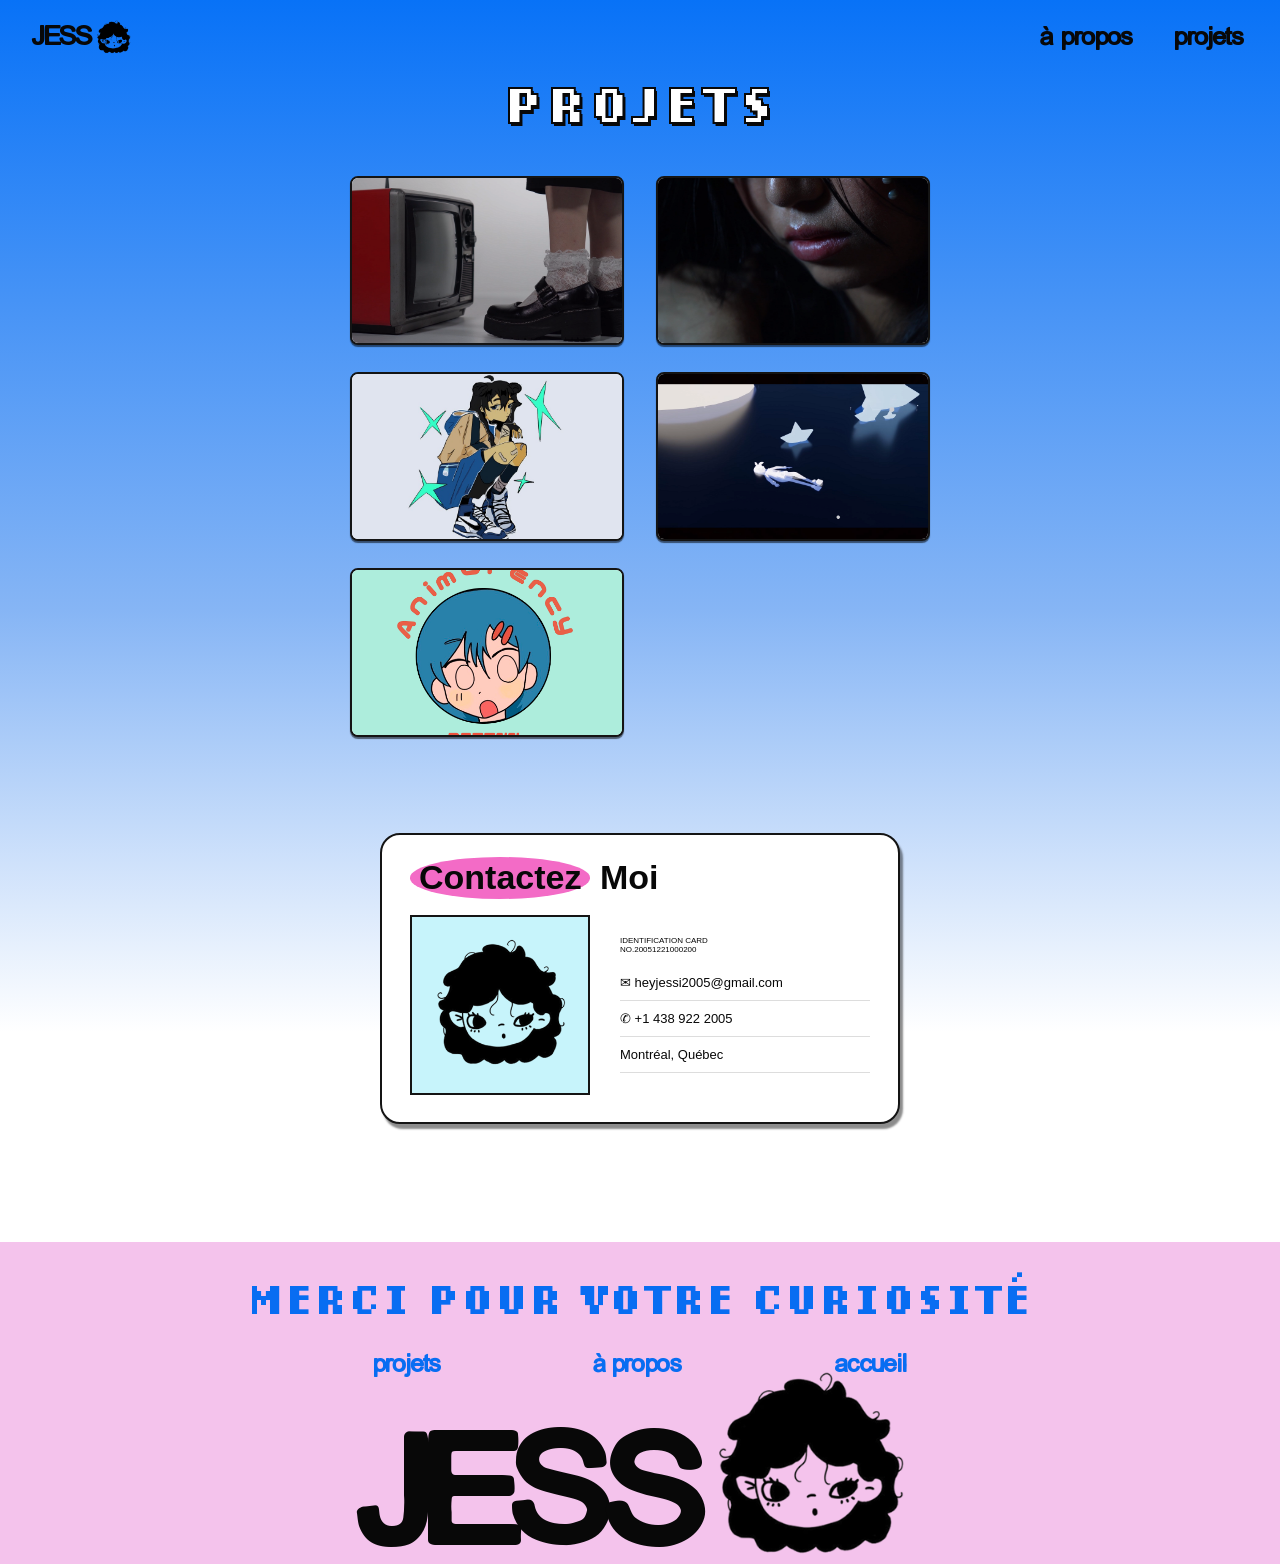
==== projets.html @ f090992d "modification au complet" ====
<!doctype html>
<html lang="fr">
  <head>
    <meta charset="utf-8" />
    <meta name="viewport" content="width=device-width, initial-scale=1" />
    <meta name="description" content="Les projets créatifs de Jessica Theoret." />
    <title>Jessica Theoret | Projets</title>
    <link rel="stylesheet" href="css/variables.css" />
    <link rel="stylesheet" href="css/base.css" />
    <link rel="stylesheet" href="css/layout.css" />
  </head>
  <body class="projects-page">
    <header class="site-header">
      <a class="brand" href="index.html" aria-label="Retour à l'accueil">
        <span>JESS</span>
        <img src="assets/image/logo webb.png" alt="Illustration de visage" />
      </a>
      <nav class="main-nav" aria-label="Navigation principale">
        <a href="index.html#about">à propos</a>
        <a href="projets.html" aria-current="page">projets</a>
      </nav>
    </header>

    <main class="projects-main">
      <h1 class="projects-title">PROJETS</h1>

      <section class="project-grid" aria-label="Galerie de projets">
        <a class="project-tile" href="#contact"><img src="assets/image/video2.png" alt="Projet vidéo avec une télévision et des chaussures" /></a>
        <a class="project-tile" href="#contact"><img src="assets/image/video1.png" alt="Projet vidéo en gros plan" /></a>
        <a class="project-tile" href="#contact"><img src="assets/image/Picture2.jpg" alt="Illustration d'un personnage aux couleurs bleues et vertes" /></a>
        <a class="project-tile" href="#contact"><img src="assets/image/animation3d.png" alt="Animation 3D de personnages flottants sous l'eau" /></a>
        <a class="project-tile" href="#contact"><img src="assets/image/logo color ver.png" alt="Projet d'identité visuelle animé" /></a>
      </section>

      <section class="contact-card" id="contact" aria-labelledby="contact-title">
        <div class="contact-card__heading"><span id="contact-title">Contactez</span> Moi</div>
        <div class="contact-card__body">
          <div class="contact-card__portrait">
            <img src="assets/image/logo webb.png" alt="Illustration de visage" />
          </div>
          <div class="contact-card__details">
            <small>IDENTIFICATION CARD<br />NO.20051221000200</small>
            <p>✉ heyjessi2005@gmail.com</p>
            <p>✆ +1 438 922 2005</p>
            <p>Montréal, Québec</p>
          </div>
        </div>
      </section>
    </main>

    <footer class="site-footer">
      <h2>MERCI POUR VOTRE CURIOSITÉ</h2>
      <nav aria-label="Navigation du pied de page">
        <a href="index.html#projects">projets</a>
        <a href="index.html#about">à propos</a>
        <a href="index.html">accueil</a>
      </nav>
      <div class="footer-mark" aria-label="JESS">
        <span>JESS</span>
        <img src="assets/image/logo webb.png" alt="Illustration de visage" />
      </div>
    </footer>
  </body>
</html>
---- css/variables.css ----
@font-face {
  font-family: "Bootzy TM";
  src: url("../assets/fonts/BootzyTM.ttf") format("truetype");
  font-display: swap;
}

@font-face {
  font-family: "BrushSci";
  src: url("../assets/fonts/BRUSHSCI.TTF") format("truetype");
  font-display: swap;
}

@font-face {
  font-family: "Fairfax Italic";
  src: url("../assets/fonts/FairfaxItalic.ttf") format("truetype");
  font-style: italic;
  font-display: swap;
}

@font-face {
  font-family: "LoRes9 Narrow";
  src: url("../assets/fonts/LoRes9OTNarrow-Bold.ttf") format("truetype");
  font-weight: 700;
  font-display: swap;
}

:root {
  --ink: #080808;
  --paper: #ffffff;
  --white: #ffffff;
  --pink: #f36bc6;
  --pink-dark: #e84cb7;
  --blue: #086df2;
  --green: #c5ef86;
  --line: #141414;
  --display: "Bootzy TM", Impact, sans-serif;
  --pixel: "LoRes9 Narrow", "Bootzy TM", Impact, sans-serif;
  --editorial: "Fairfax Italic", Georgia, serif;
  --expressive: "BrushSci", "Arial Black", sans-serif;
  --body: Calibri, "Trebuchet MS", sans-serif;
}
---- css/base.css ----
* {
  box-sizing: border-box;
}

html {
  scroll-behavior: smooth;
}

body {
  margin: 0;
  color: var(--ink);
  background: linear-gradient(180deg, #0872f7 0, #99bff7 30%, #ffffff 55%);
  font-family: var(--body);
  overflow-x: hidden;
}

a {
  color: inherit;
  text-decoration: none;
}

img {
  display: block;
  max-width: 100%;
}

.site-header {
  position: absolute;
  z-index: 2;
  top: 19px;
  left: 34px;
  right: 37px;
  display: flex;
  align-items: center;
  justify-content: space-between;
}

.brand,
.main-nav {
  display: flex;
  align-items: center;
}

.brand {
  font-family: var(--display);
  font-size: 31px;
  line-height: 1;
}

.brand img {
  width: 37px;
  height: 37px;
  object-fit: contain;
  margin-left: 3px;
}

.main-nav {
  gap: 42px;
  font-family: var(--display);
  font-size: 29px;
}

.main-nav a:hover {
  color: var(--pink-dark);
}
---- css/layout.css ----
.hero {
  min-height: 735px;
  display: grid;
  place-items: center;
  padding: 110px 24px 70px;
}

.window {
  position: relative;
  border: 3px solid var(--line);
  background: var(--white);
  box-shadow: 4px 10px 4px rgba(0, 0, 0, 0.45);
}

.window--hero {
  width: min(802px, 100%);
  min-height: 399px;
  display: flex;
  flex-direction: column;
  align-items: center;
  justify-content: center;
  padding: 47px 14px 54px;
}

.window-control {
  position: absolute;
  top: 7px;
  left: 8px;
  display: grid;
  width: 15px;
  height: 15px;
  place-items: center;
  border: 2px solid var(--line);
  border-radius: 50%;
  font:
    700 14px/12px Arial,
    sans-serif;
}

.window-control--right {
  right: 8px;
  left: auto;
}

.window-control--bottom {
  top: auto;
  bottom: 7px;
}

.year {
  margin: 0 0 9px;
  font-family: var(--pixel);
  font-size: 43px;
  line-height: 0.9;
  letter-spacing: 2px;
}

.window--hero h1 {
  width: min(100%, 740px);
  margin: 0;
}

.window--hero h1 img {
  width: 100%;
  height: auto;
}

.hero-name {
  width: 100%;
  margin: 37px 0 0;
  padding: 6px 10px 3px;
  background: var(--green);
  color: var(--blue);
  text-align: center;
  font: 34px/1 var(--pixel);
  letter-spacing: 1px;
}

.about {
  position: relative;
  min-height: 780px;
  padding: 92px 5vw 100px;
  isolation: isolate;
}

.about-backdrop {
  position: absolute;
  z-index: -1;
  inset: 70px 0 0;
  background: url("../assets/image/folder.png") center top / cover no-repeat;
  border-radius: 34px 0 0 0;
  transform: rotate(-2deg) translateY(12px);
}

.about-title-wrap {
  position: relative;
  width: min(100%, 720px);
  margin: -54px auto 66px 44%;
  text-align: center;
  transform: rotate(4deg);
}

.about-title-wrap h2 {
  margin: 0;
}

.about-title-wrap h2 img {
  width: 100%;
  height: auto;
}

.about-content {
  display: grid;
  grid-template-columns: minmax(240px, 0.7fr) minmax(0, 1fr);
  align-items: center;
  justify-content: center;
  gap: clamp(28px, 4vw, 62px);
}

.portrait-frame {
  position: relative;
  margin: 0;
  padding: 10px;
  border: 2px solid var(--line);
  background: var(--white);
  transform: rotate(-7deg);
}

.portrait-frame > img:first-child {
  width: 100%;
  aspect-ratio: 0.74;
  object-fit: cover;
}

.flower {
  position: absolute;
  right: -28px;
  bottom: -22px;
  width: 91px;
}

.about-card {
  border: 2px solid var(--line);
  background: var(--white);
}

.about-card h3,
.about-card p,
.facts {
  margin-left: 23px;
  margin-right: 23px;
}

.about-card h3 {
  margin-top: 29px;
  margin-bottom: 12px;
  font: 43px/1 var(--pixel);
}

.about-card > p,
.facts p {
  font-size: 17px;
  line-height: 1.3;
}

.facts {
  display: grid;
  grid-template-columns: 1fr 1fr;
  gap: 36px;
  margin-top: 27px;
}

.facts h4 {
  margin: 0;
  font: 27px/1 var(--pixel);
}

.facts p {
  margin-top: 15px;
}

.tools {
  display: flex;
  align-items: center;
  gap: 18px;
  min-height: 77px;
  margin-top: 28px;
  padding: 12px 21px;
  border-top: 2px solid var(--line);
  background: var(--blue);
}

.tools img {
  width: 48px;
  height: 48px;
  object-fit: contain;
}

@media (max-width: 700px) {
  .site-header {
    left: 18px;
    right: 18px;
  }

  .main-nav {
    gap: 15px;
    font-size: 21px;
  }

  .brand {
    font-size: 24px;
  }

  .brand img {
    width: 29px;
    height: 29px;
  }

  .hero {
    min-height: 610px;
    padding-inline: 13px;
  }

  .window--hero {
    min-height: 315px;
    padding-top: 37px;
  }

  .year {
    font-size: 31px;
  }

  .window--hero h1 {
    width: min(100%, 740px);
  }

  .hero-name {
    margin-top: 29px;
    font-size: clamp(23px, 7vw, 34px);
  }

  .about {
    padding: 75px 28px 70px;
  }

  .about-title-wrap {
    margin: -35px auto 58px;
  }

  .about-title-wrap h2 {
    width: 100%;
  }

  .about-content {
    grid-template-columns: 1fr;
    gap: 57px;
  }

  .portrait-frame {
    width: min(310px, 84%);
    margin: 0 auto;
  }

  .tools {
    flex-wrap: wrap;
    gap: 10px;
  }
}

.projects-page {
  min-height: 100vh;
  background: linear-gradient(180deg, #0872f7 0, #86b5f5 39%, #ffffff 66%);
}

.projects-section {
  background: linear-gradient(180deg, #0872f7 0, #86b5f5 39%, #ffffff 66%);
}

.projects-main {
  width: min(100% - 32px, 580px);
  margin: 0 auto;
  padding: 78px 0 118px;
}

.projects-title {
  margin: 0 0 47px;
  color: var(--white);
  text-align: center;
  font: 51px/1 var(--pixel);
  letter-spacing: 3px;
  -webkit-text-stroke: 2px var(--ink);
  text-shadow: 2px 3px var(--ink);
}

.project-grid {
  display: grid;
  grid-template-columns: repeat(2, minmax(0, 1fr));
  gap: 27px 32px;
}

.project-tile {
  display: block;
  aspect-ratio: 1.62;
  overflow: hidden;
  border: 2px solid var(--line);
  border-radius: 8px;
  background: var(--white);
  box-shadow: 0 2px 1px rgba(0, 0, 0, 0.55);
  transition:
    transform 0.18s ease,
    box-shadow 0.18s ease;
}

.project-tile:hover {
  transform: translateY(-4px) rotate(-1deg);
  box-shadow: 0 6px 2px rgba(0, 0, 0, 0.4);
}

.project-tile img {
  width: 100%;
  height: 100%;
  object-fit: cover;
}

.contact-card {
  width: min(520px, 94%);
  margin: 96px auto 0;
  padding: 22px 28px 27px;
  border: 2px solid var(--line);
  border-radius: 20px;
  background: var(--white);
  box-shadow: 3px 5px 2px rgba(0, 0, 0, 0.45);
}

.contact-card__heading {
  margin-bottom: 16px;
  font: 34px/1.1 var(--body);
  font-weight: 700;
}

.contact-card__heading span {
  display: inline-block;
  padding: 2px 9px;
  border-radius: 50%;
  background: var(--pink);
}

.contact-card__body {
  display: grid;
  grid-template-columns: 180px 1fr;
  gap: 30px;
  align-items: center;
}

.contact-card__portrait {
  display: grid;
  width: 180px;
  height: 180px;
  place-items: center;
  border: 2px solid var(--line);
  background: #c7f4fb;
}

.contact-card__portrait img {
  width: 142px;
  height: 142px;
  object-fit: contain;
}

.contact-card__details small {
  display: block;
  margin-bottom: 11px;
  font:
    8px/1.15 Arial,
    sans-serif;
}

.contact-card__details p {
  margin: 0;
  padding: 10px 0;
  border-bottom: 1px solid #ddd;
  font-size: 13px;
}

.site-footer {
  position: relative;
  overflow: hidden;
  min-height: 320px;
  padding: 36px 4vw 0;
  background: #f4c3ec;
  color: var(--blue);
  text-align: center;
}

.site-footer h2 {
  margin: 0;
  font: clamp(24px, 3.2vw, 46px)/1 var(--pixel);
  letter-spacing: 2px;
}

.site-footer nav {
  display: flex;
  justify-content: center;
  gap: clamp(55px, 12vw, 170px);
  margin-top: 32px;
  font: clamp(21px, 2.2vw, 32px)/1 var(--display);
}

.site-footer nav a:hover {
  color: var(--ink);
}

.footer-mark {
  display: flex;
  align-items: flex-end;
  justify-content: center;
  height: 155px;
  margin-top: 30px;
  color: var(--ink);
  white-space: nowrap;
}

.footer-mark span {
  font: clamp(125px, 14vw, 240px)/0.7 var(--display);
  letter-spacing: 0;
}

.footer-mark img {
  width: clamp(135px, 16vw, 270px);
  max-width: none;
  height: clamp(140px, 17vw, 285px);
  object-fit: contain;
  object-position: bottom left;
  margin-left: 5px;
}

@media (max-width: 700px) {
  .projects-main {
    padding-top: 73px;
  }

  .projects-title {
    font-size: 43px;
  }

  .project-grid {
    gap: 16px 14px;
  }

  .contact-card {
    margin-top: 70px;
    width: min(94%, 420px);
    padding: 18px 20px 22px;
  }

  .contact-card__heading {
    font-size: 29px;
  }

  .contact-card__body {
    grid-template-columns: 130px 1fr;
    gap: 18px;
  }

  .contact-card__portrait {
    width: 130px;
    height: 130px;
  }

  .contact-card__portrait img {
    width: 103px;
    height: 103px;
  }

  .site-footer {
    min-height: 260px;
    padding-top: 30px;
  }

  .site-footer nav {
    gap: 13px;
    margin-top: 25px;
  }

  .footer-mark {
    height: 120px;
    margin-top: 25px;
  }

  .footer-mark span {
    letter-spacing: 0;
  }
}
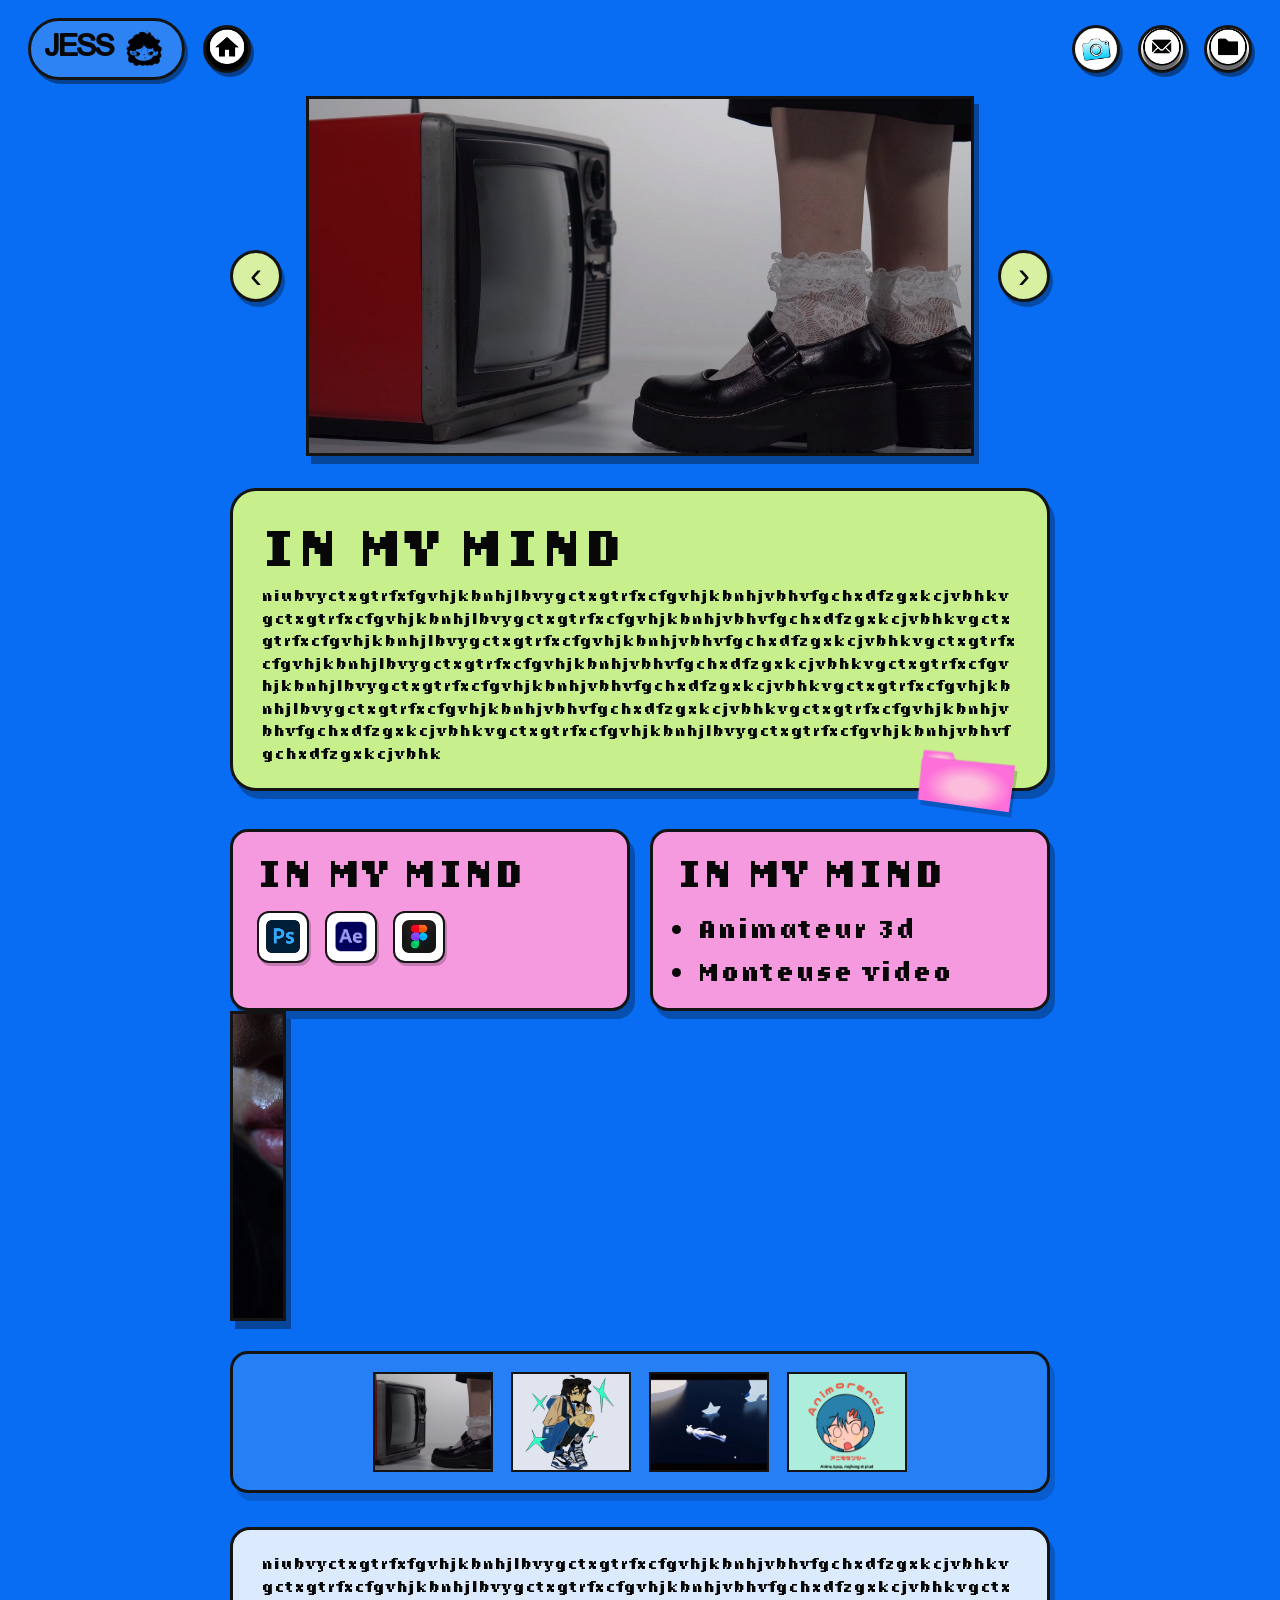
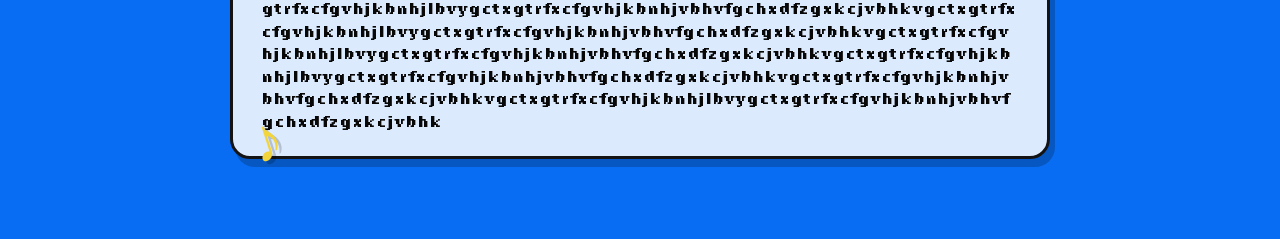
==== commit 62afae49: "modification projets et main" ====
--- a/projets.html
+++ b/projets.html
@@ -11,54 +11,96 @@
   </head>
   <body class="projects-page">
     <header class="site-header">
-      <a class="brand" href="index.html" aria-label="Retour à l'accueil">
-        <span>JESS</span>
-        <img src="assets/image/logo webb.png" alt="Illustration de visage" />
-      </a>
-      <nav class="main-nav" aria-label="Navigation principale">
-        <a href="index.html#about">à propos</a>
-        <a href="projets.html" aria-current="page">projets</a>
-      </nav>
+      <div class="brand-group">
+        <a class="brand" href="index.html" aria-label="Retour à l'accueil">
+          <span>JESS</span>
+          <img src="assets/image/logo webb.png" alt="Illustration de visage" />
+        </a>
+        <a class="brand-home" href="index.html#top" aria-label="Accueil">
+          <img src="assets/icone/acceuil icon.png" alt="Accueil" />
+        </a>
+      </div>
+
+      <div class="header-actions" aria-label="Navigation rapide">
+        <a class="header-action" href="#projects" aria-label="Instagram">
+          <img src="assets/icone/camera 1.png" alt="Instagram" />
+        </a>
+        <a class="header-action" href="#contact" aria-label="Email">
+          <img src="assets/icone/contact icon.png" alt="Email" />
+        </a>
+        <a class="header-action" href="#projects" aria-label="Projets">
+          <img src="assets/icone/projets icon.png" alt="Projets" />
+        </a>
+      </div>
     </header>
 
-    <main class="projects-main">
-      <h1 class="projects-title">PROJETS</h1>
+    <main class="projects-showcase" id="projects">
+      <section class="feature-frame" aria-label="Projet principal">
+        <button class="slider-button slider-button--left" type="button" aria-label="Projet précédent">‹</button>
 
-      <section class="project-grid" aria-label="Galerie de projets">
-        <a class="project-tile" href="#contact"><img src="assets/image/video2.png" alt="Projet vidéo avec une télévision et des chaussures" /></a>
-        <a class="project-tile" href="#contact"><img src="assets/image/video1.png" alt="Projet vidéo en gros plan" /></a>
-        <a class="project-tile" href="#contact"><img src="assets/image/Picture2.jpg" alt="Illustration d'un personnage aux couleurs bleues et vertes" /></a>
-        <a class="project-tile" href="#contact"><img src="assets/image/animation3d.png" alt="Animation 3D de personnages flottants sous l'eau" /></a>
-        <a class="project-tile" href="#contact"><img src="assets/image/logo color ver.png" alt="Projet d'identité visuelle animé" /></a>
+        <div class="feature-media">
+          <img src="assets/image/video2.png" alt="Projet vidéo avec une télévision et des chaussures" />
+        </div>
+
+        <button class="slider-button slider-button--right" type="button" aria-label="Projet suivant">›</button>
       </section>
 
-      <section class="contact-card" id="contact" aria-labelledby="contact-title">
-        <div class="contact-card__heading"><span id="contact-title">Contactez</span> Moi</div>
-        <div class="contact-card__body">
-          <div class="contact-card__portrait">
-            <img src="assets/image/logo webb.png" alt="Illustration de visage" />
-          </div>
-          <div class="contact-card__details">
-            <small>IDENTIFICATION CARD<br />NO.20051221000200</small>
-            <p>✉ heyjessi2005@gmail.com</p>
-            <p>✆ +1 438 922 2005</p>
-            <p>Montréal, Québec</p>
-          </div>
+      <section class="feature-quote" aria-label="Texte de présentation">
+        <h2>IN MY MIND</h2>
+        <p>
+          [base64]
+        </p>
+        <div class="folder-badge">
+          <img src="assets/image/folder.png" alt="Dossier de projet" />
         </div>
       </section>
+
+      <section class="skills-row" aria-label="Compétences et outils">
+        <article class="info-card info-card--pink">
+          <h3>IN MY MIND</h3>
+          <div class="software-strip">
+            <span class="software-icon"><img src="assets/icone/photoshop.png" alt="Photoshop" /></span>
+            <span class="software-icon"><img src="assets/icone/After Effect.png" alt="After Effects" /></span>
+            <span class="software-icon"><img src="assets/icone/Figma.png" alt="Figma" /></span>
+          </div>
+        </article>
+
+        <article class="info-card info-card--pink info-card--list">
+          <h3>IN MY MIND</h3>
+          <ul>
+            <li>Animateur 3d</li>
+            <li>Monteuse video</li>
+          </ul>
+        </article>
+      </section>
+
+      <section class="feature-frame feature-frame--lower" aria-label="Deuxième projet">
+        <div class="feature-media feature-media--dark">
+          <img src="assets/image/video1.png" alt="Deuxième projet vidéo" />
+        </div>
+      </section>
+
+      <section class="thumb-strip" aria-label="Miniatures de projets">
+        <article class="thumb-card">
+          <img src="assets/image/video2.png" alt="Miniature de projet 1" />
+        </article>
+        <article class="thumb-card">
+          <img src="assets/image/Picture2.jpg" alt="Miniature de projet 2" />
+        </article>
+        <article class="thumb-card">
+          <img src="assets/image/animation3d.png" alt="Miniature de projet 3" />
+        </article>
+        <article class="thumb-card">
+          <img src="assets/image/logo color ver.png" alt="Miniature de projet 4" />
+        </article>
+      </section>
+
+      <section class="bottom-note" aria-label="Texte secondaire">
+        <p>
+          [base64]
+        </p>
+        <div class="music-note" aria-hidden="true">♪</div>
+      </section>
     </main>
-
-    <footer class="site-footer">
-      <h2>MERCI POUR VOTRE CURIOSITÉ</h2>
-      <nav aria-label="Navigation du pied de page">
-        <a href="index.html#projects">projets</a>
-        <a href="index.html#about">à propos</a>
-        <a href="index.html">accueil</a>
-      </nav>
-      <div class="footer-mark" aria-label="JESS">
-        <span>JESS</span>
-        <img src="assets/image/logo webb.png" alt="Illustration de visage" />
-      </div>
-    </footer>
   </body>
 </html>
--- a/css/base.css
+++ b/css/base.css
@@ -27,39 +27,78 @@
 .site-header {
   position: absolute;
   z-index: 2;
-  top: 19px;
-  left: 34px;
-  right: 37px;
+  top: 18px;
+  left: 0;
+  right: 0;
   display: flex;
   align-items: center;
   justify-content: space-between;
+  gap: 20px;
+  padding: 0 28px;
 }
 
-.brand,
-.main-nav {
+.brand-group,
+.header-actions {
   display: flex;
   align-items: center;
 }
 
+.brand-group {
+  gap: 18px;
+}
+
 .brand {
+  display: inline-flex;
+  align-items: center;
+  padding: 8px 18px 8px 16px;
+  border: 3px solid var(--line);
+  border-radius: 999px;
+  background: rgba(255, 255, 255, 0.15);
+  box-shadow: 3px 4px 0 rgba(0, 0, 0, 0.4);
   font-family: var(--display);
-  font-size: 31px;
+  font-size: clamp(32px, 2.7vw, 54px);
   line-height: 1;
 }
 
-.brand img {
-  width: 37px;
-  height: 37px;
-  object-fit: contain;
-  margin-left: 3px;
+.brand span {
+  display: inline-block;
+  transform: translateY(-1px);
 }
 
-.main-nav {
-  gap: 42px;
-  font-family: var(--display);
-  font-size: 29px;
+.brand img {
+  width: 40px;
+  height: 40px;
+  object-fit: contain;
+  margin-left: 10px;
 }
 
-.main-nav a:hover {
-  color: var(--pink-dark);
+.brand-home,
+.header-action {
+  display: grid;
+  place-items: center;
+  width: 48px;
+  height: 48px;
+  border: 3px solid var(--line);
+  border-radius: 50%;
+  background: #ffffff;
+  color: var(--ink);
+  box-shadow: 3px 4px 0 rgba(0, 0, 0, 0.42);
+  font-size: 24px;
+  line-height: 1;
 }
+
+.brand-home {
+  background: #000000;
+  color: #ffffff;
+  font-size: 24px;
+}
+
+.header-actions {
+  gap: 18px;
+}
+
+.header-action:hover,
+.brand:hover,
+.brand-home:hover {
+  transform: translateY(-1px);
+}
--- a/css/layout.css
+++ b/css/layout.css
@@ -2,7 +2,7 @@
   min-height: 735px;
   display: grid;
   place-items: center;
-  padding: 110px 24px 70px;
+  padding: 250px 24px 300px;
 }
 
 .window {
@@ -89,7 +89,7 @@
   inset: 70px 0 0;
   background: url("../assets/image/folder.png") center top / cover no-repeat;
   border-radius: 34px 0 0 0;
-  transform: rotate(-2deg) translateY(12px);
+  transform: none;
 }
 
 .about-title-wrap {
@@ -119,7 +119,8 @@
 
 .portrait-frame {
   position: relative;
-  margin: 0;
+  width: min(480px, 80%);
+  margin: 0 auto;
   padding: 10px;
   border: 2px solid var(--line);
   background: var(--white);
@@ -196,10 +197,47 @@
   object-fit: contain;
 }
 
-@media (max-width: 700px) {
+@media (max-width: 920px) {
   .site-header {
     left: 18px;
     right: 18px;
+    top: 13px;
+  }
+
+  .main-nav {
+    gap: 20px;
+    font-size: 24px;
+  }
+
+  .about-content {
+    grid-template-columns: 1fr;
+    gap: 52px;
+  }
+
+  .about-title-wrap {
+    margin: -40px auto 48px;
+  }
+
+  .portrait-frame {
+    width: min(360px, 82%);
+    margin: 0 auto;
+  }
+}
+
+@media (max-width: 700px) {
+  .site-header {
+    position: static;
+    display: flex;
+    flex-wrap: wrap;
+    justify-content: center;
+    gap: 10px 20px;
+    padding: 18px 18px 0;
+  }
+
+  .brand,
+  .main-nav {
+    width: 100%;
+    justify-content: center;
   }
 
   .main-nav {
@@ -219,6 +257,7 @@
   .hero {
     min-height: 610px;
     padding-inline: 13px;
+    padding-top: 36px;
   }
 
   .window--hero {
@@ -244,16 +283,13 @@
   }
 
   .about-title-wrap {
+    width: min(100%, 480px);
     margin: -35px auto 58px;
+    transform: rotate(0deg);
   }
 
   .about-title-wrap h2 {
     width: 100%;
-  }
-
-  .about-content {
-    grid-template-columns: 1fr;
-    gap: 57px;
   }
 
   .portrait-frame {
@@ -261,233 +297,344 @@
     margin: 0 auto;
   }
 
+  .about-card h3,
+  .about-card p,
+  .facts {
+    margin-left: 18px;
+    margin-right: 18px;
+  }
+
+  .facts {
+    grid-template-columns: 1fr;
+    gap: 16px;
+  }
+
   .tools {
     flex-wrap: wrap;
+    justify-content: center;
     gap: 10px;
+  }
+}
+
+@media (max-width: 560px) {
+  .projects-main {
+    width: min(100% - 18px, 420px);
+    padding-top: 55px;
+  }
+
+  .projects-title {
+    font-size: clamp(32px, 10vw, 43px);
+    margin-bottom: 30px;
+  }
+
+  .project-grid {
+    grid-template-columns: 1fr;
+    gap: 16px;
+  }
+
+  .contact-card {
+    margin-top: 64px;
+    width: min(100%, 360px);
+    padding: 18px 18px 20px;
+  }
+
+  .contact-card__heading {
+    font-size: 26px;
+    text-align: center;
+  }
+
+  .contact-card__body {
+    grid-template-columns: 1fr;
+    gap: 18px;
+    text-align: center;
+  }
+
+  .contact-card__portrait {
+    width: 140px;
+    height: 140px;
+    margin: 0 auto;
+  }
+
+  .contact-card__portrait img {
+    width: 108px;
+    height: 108px;
+  }
+
+  .site-footer nav {
+    flex-wrap: wrap;
+    gap: 12px 18px;
+  }
+
+  .footer-mark {
+    flex-direction: column;
+    align-items: center;
+    height: auto;
+    margin-top: 26px;
+  }
+
+  .footer-mark img {
+    margin-left: 0;
   }
 }
 
 .projects-page {
   min-height: 100vh;
-  background: linear-gradient(180deg, #0872f7 0, #86b5f5 39%, #ffffff 66%);
-}
-
-.projects-section {
-  background: linear-gradient(180deg, #0872f7 0, #86b5f5 39%, #ffffff 66%);
-}
-
-.projects-main {
-  width: min(100% - 32px, 580px);
+  background: var(--blue);
+  color: var(--ink);
+}
+
+.projects-showcase {
+  width: min(100%, 980px);
   margin: 0 auto;
-  padding: 78px 0 118px;
-}
-
-.projects-title {
-  margin: 0 0 47px;
-  color: var(--white);
-  text-align: center;
-  font: 51px/1 var(--pixel);
-  letter-spacing: 3px;
-  -webkit-text-stroke: 2px var(--ink);
-  text-shadow: 2px 3px var(--ink);
-}
-
-.project-grid {
+  padding: 96px 0 80px;
+}
+
+.feature-frame {
+  position: relative;
   display: grid;
-  grid-template-columns: repeat(2, minmax(0, 1fr));
-  gap: 27px 32px;
-}
-
-.project-tile {
-  display: block;
-  aspect-ratio: 1.62;
+  grid-template-columns: 56px minmax(0, 1fr) 56px;
+  align-items: center;
+  gap: 20px;
+  width: min(100%, 820px);
+  margin: 0 auto;
+}
+
+.feature-media {
+  position: relative;
   overflow: hidden;
-  border: 2px solid var(--line);
-  border-radius: 8px;
-  background: var(--white);
-  box-shadow: 0 2px 1px rgba(0, 0, 0, 0.55);
-  transition:
-    transform 0.18s ease,
-    box-shadow 0.18s ease;
-}
-
-.project-tile:hover {
-  transform: translateY(-4px) rotate(-1deg);
-  box-shadow: 0 6px 2px rgba(0, 0, 0, 0.4);
-}
-
-.project-tile img {
+  height: 360px;
+  border: 3px solid var(--line);
+  background: #071825;
+  box-shadow: 5px 8px 0 rgba(0, 0, 0, 0.36);
+}
+
+.feature-media--dark {
+  height: 310px;
+}
+
+.feature-media img {
   width: 100%;
   height: 100%;
   object-fit: cover;
-}
-
-.contact-card {
-  width: min(520px, 94%);
-  margin: 96px auto 0;
-  padding: 22px 28px 27px;
+  display: block;
+}
+
+.slider-button {
+  width: 52px;
+  height: 52px;
+  border: 3px solid var(--line);
+  border-radius: 50%;
+  background: #d7f0a1;
+  color: var(--ink);
+  font-size: 36px;
+  line-height: 1;
+  box-shadow: 3px 5px 0 rgba(0, 0, 0, 0.32);
+  cursor: pointer;
+}
+
+.slider-button--left {
+  justify-self: start;
+}
+
+.slider-button--right {
+  justify-self: end;
+}
+
+.feature-quote {
+  position: relative;
+  width: min(100%, 820px);
+  margin: 32px auto 0;
+  padding: 30px 28px 24px;
+  border: 3px solid var(--line);
+  border-radius: 26px;
+  background: #c7ef8c;
+  box-shadow: 5px 8px 0 rgba(0, 0, 0, 0.28);
+}
+
+.feature-quote h2 {
+  margin: 0 0 12px;
+  font: clamp(2.4rem, 4vw, 4.3rem)/1 var(--pixel);
+  letter-spacing: 1px;
+}
+
+.feature-quote p {
+  margin: 0;
+  font: 15px/1.5 var(--pixel);
+  color: var(--ink);
+  word-break: break-word;
+}
+
+.folder-badge {
+  position: absolute;
+  right: 34px;
+  bottom: -18px;
+  width: 94px;
+  transform: rotate(8deg);
+}
+
+.folder-badge img {
+  width: 100%;
+  display: block;
+  filter: drop-shadow(3px 5px 0 rgba(0, 0, 0, 0.2));
+}
+
+.skills-row {
+  display: grid;
+  grid-template-columns: repeat(2, minmax(0, 1fr));
+  gap: 20px;
+  width: min(100%, 820px);
+  margin: 38px auto 0;
+}
+
+.info-card {
+  min-height: 180px;
+  padding: 22px 24px 18px;
+  border: 3px solid var(--line);
+  border-radius: 18px;
+  background: #f59adf;
+  box-shadow: 5px 8px 0 rgba(0, 0, 0, 0.28);
+}
+
+.info-card h3 {
+  margin: 0 0 18px;
+  font: clamp(2.1rem, 3vw, 3.1rem)/1 var(--pixel);
+  letter-spacing: 1px;
+}
+
+.software-strip {
+  display: flex;
+  align-items: center;
+  gap: 16px;
+  flex-wrap: wrap;
+}
+
+.software-icon {
+  display: grid;
+  place-items: center;
+  width: 52px;
+  height: 52px;
   border: 2px solid var(--line);
-  border-radius: 20px;
-  background: var(--white);
-  box-shadow: 3px 5px 2px rgba(0, 0, 0, 0.45);
-}
-
-.contact-card__heading {
-  margin-bottom: 16px;
-  font: 34px/1.1 var(--body);
-  font-weight: 700;
-}
-
-.contact-card__heading span {
-  display: inline-block;
-  padding: 2px 9px;
-  border-radius: 50%;
-  background: var(--pink);
-}
-
-.contact-card__body {
-  display: grid;
-  grid-template-columns: 180px 1fr;
-  gap: 30px;
-  align-items: center;
-}
-
-.contact-card__portrait {
-  display: grid;
-  width: 180px;
-  height: 180px;
-  place-items: center;
-  border: 2px solid var(--line);
-  background: #c7f4fb;
-}
-
-.contact-card__portrait img {
-  width: 142px;
-  height: 142px;
+  border-radius: 12px;
+  background: #fff;
+  box-shadow: 2px 3px 0 rgba(0, 0, 0, 0.2);
+}
+
+.software-icon img {
+  width: 70%;
+  height: 70%;
   object-fit: contain;
 }
 
-.contact-card__details small {
-  display: block;
-  margin-bottom: 11px;
-  font:
-    8px/1.15 Arial,
-    sans-serif;
-}
-
-.contact-card__details p {
+.info-card--list ul {
   margin: 0;
-  padding: 10px 0;
-  border-bottom: 1px solid #ddd;
-  font-size: 13px;
-}
-
-.site-footer {
-  position: relative;
-  overflow: hidden;
-  min-height: 320px;
-  padding: 36px 4vw 0;
-  background: #f4c3ec;
-  color: var(--blue);
-  text-align: center;
-}
-
-.site-footer h2 {
-  margin: 0;
-  font: clamp(24px, 3.2vw, 46px)/1 var(--pixel);
-  letter-spacing: 2px;
-}
-
-.site-footer nav {
+  padding-left: 20px;
+  list-style: disc;
+  font: clamp(1.15rem, 2vw, 1.8rem)/1.4 var(--pixel);
+}
+
+.info-card--list li + li {
+  margin-top: 8px;
+}
+
+.thumb-strip {
   display: flex;
   justify-content: center;
-  gap: clamp(55px, 12vw, 170px);
-  margin-top: 32px;
-  font: clamp(21px, 2.2vw, 32px)/1 var(--display);
-}
-
-.site-footer nav a:hover {
-  color: var(--ink);
-}
-
-.footer-mark {
-  display: flex;
-  align-items: flex-end;
-  justify-content: center;
-  height: 155px;
-  margin-top: 30px;
-  color: var(--ink);
-  white-space: nowrap;
-}
-
-.footer-mark span {
-  font: clamp(125px, 14vw, 240px)/0.7 var(--display);
-  letter-spacing: 0;
-}
-
-.footer-mark img {
-  width: clamp(135px, 16vw, 270px);
-  max-width: none;
-  height: clamp(140px, 17vw, 285px);
-  object-fit: contain;
-  object-position: bottom left;
-  margin-left: 5px;
+  gap: 18px;
+  width: min(100%, 820px);
+  margin: 30px auto 0;
+  padding: 18px 20px;
+  border: 3px solid var(--line);
+  border-radius: 18px;
+  background: rgba(255, 255, 255, 0.12);
+  box-shadow: 5px 8px 0 rgba(0, 0, 0, 0.15);
+}
+
+.thumb-card {
+  width: 120px;
+  height: 100px;
+  overflow: hidden;
+  border: 2px solid var(--line);
+  background: #fff;
+}
+
+.thumb-card img {
+  width: 100%;
+  height: 100%;
+  object-fit: cover;
+  display: block;
+}
+
+.bottom-note {
+  position: relative;
+  width: min(100%, 820px);
+  margin: 34px auto 0;
+  padding: 22px 28px 24px;
+  border: 3px solid var(--line);
+  border-radius: 20px;
+  background: rgba(255, 255, 255, 0.86);
+  box-shadow: 5px 8px 0 rgba(0, 0, 0, 0.2);
+}
+
+.bottom-note p {
+  margin: 0;
+  font: 15px/1.5 var(--pixel);
+  word-break: break-word;
+}
+
+.music-note {
+  position: absolute;
+  left: 18px;
+  bottom: -15px;
+  font-size: 62px;
+  line-height: 1;
+  color: #f2d53c;
+  text-shadow: 3px 4px 0 rgba(0, 0, 0, 0.18);
+  transform: rotate(-18deg);
 }
 
 @media (max-width: 700px) {
-  .projects-main {
-    padding-top: 73px;
-  }
-
-  .projects-title {
-    font-size: 43px;
-  }
-
-  .project-grid {
-    gap: 16px 14px;
-  }
-
-  .contact-card {
-    margin-top: 70px;
-    width: min(94%, 420px);
-    padding: 18px 20px 22px;
-  }
-
-  .contact-card__heading {
-    font-size: 29px;
-  }
-
-  .contact-card__body {
-    grid-template-columns: 130px 1fr;
+  .projects-showcase {
+    padding-top: 92px;
+  }
+
+  .feature-frame {
+    grid-template-columns: 1fr;
+    gap: 12px;
+    width: min(100%, 420px);
+  }
+
+  .feature-media {
+    height: 260px;
+  }
+
+  .slider-button {
+    display: none;
+  }
+
+  .feature-quote,
+  .skills-row,
+  .thumb-strip,
+  .bottom-note {
+    width: min(100%, 420px);
+  }
+
+  .skills-row {
+    grid-template-columns: 1fr;
     gap: 18px;
   }
 
-  .contact-card__portrait {
-    width: 130px;
-    height: 130px;
-  }
-
-  .contact-card__portrait img {
-    width: 103px;
-    height: 103px;
-  }
-
-  .site-footer {
-    min-height: 260px;
-    padding-top: 30px;
-  }
-
-  .site-footer nav {
-    gap: 13px;
-    margin-top: 25px;
-  }
-
-  .footer-mark {
-    height: 120px;
-    margin-top: 25px;
-  }
-
-  .footer-mark span {
-    letter-spacing: 0;
-  }
-}
+  .thumb-strip {
+    flex-wrap: wrap;
+    gap: 12px;
+  }
+
+  .thumb-card {
+    width: 100px;
+    height: 84px;
+  }
+
+  .folder-badge {
+    width: 72px;
+    right: 18px;
+  }
+}
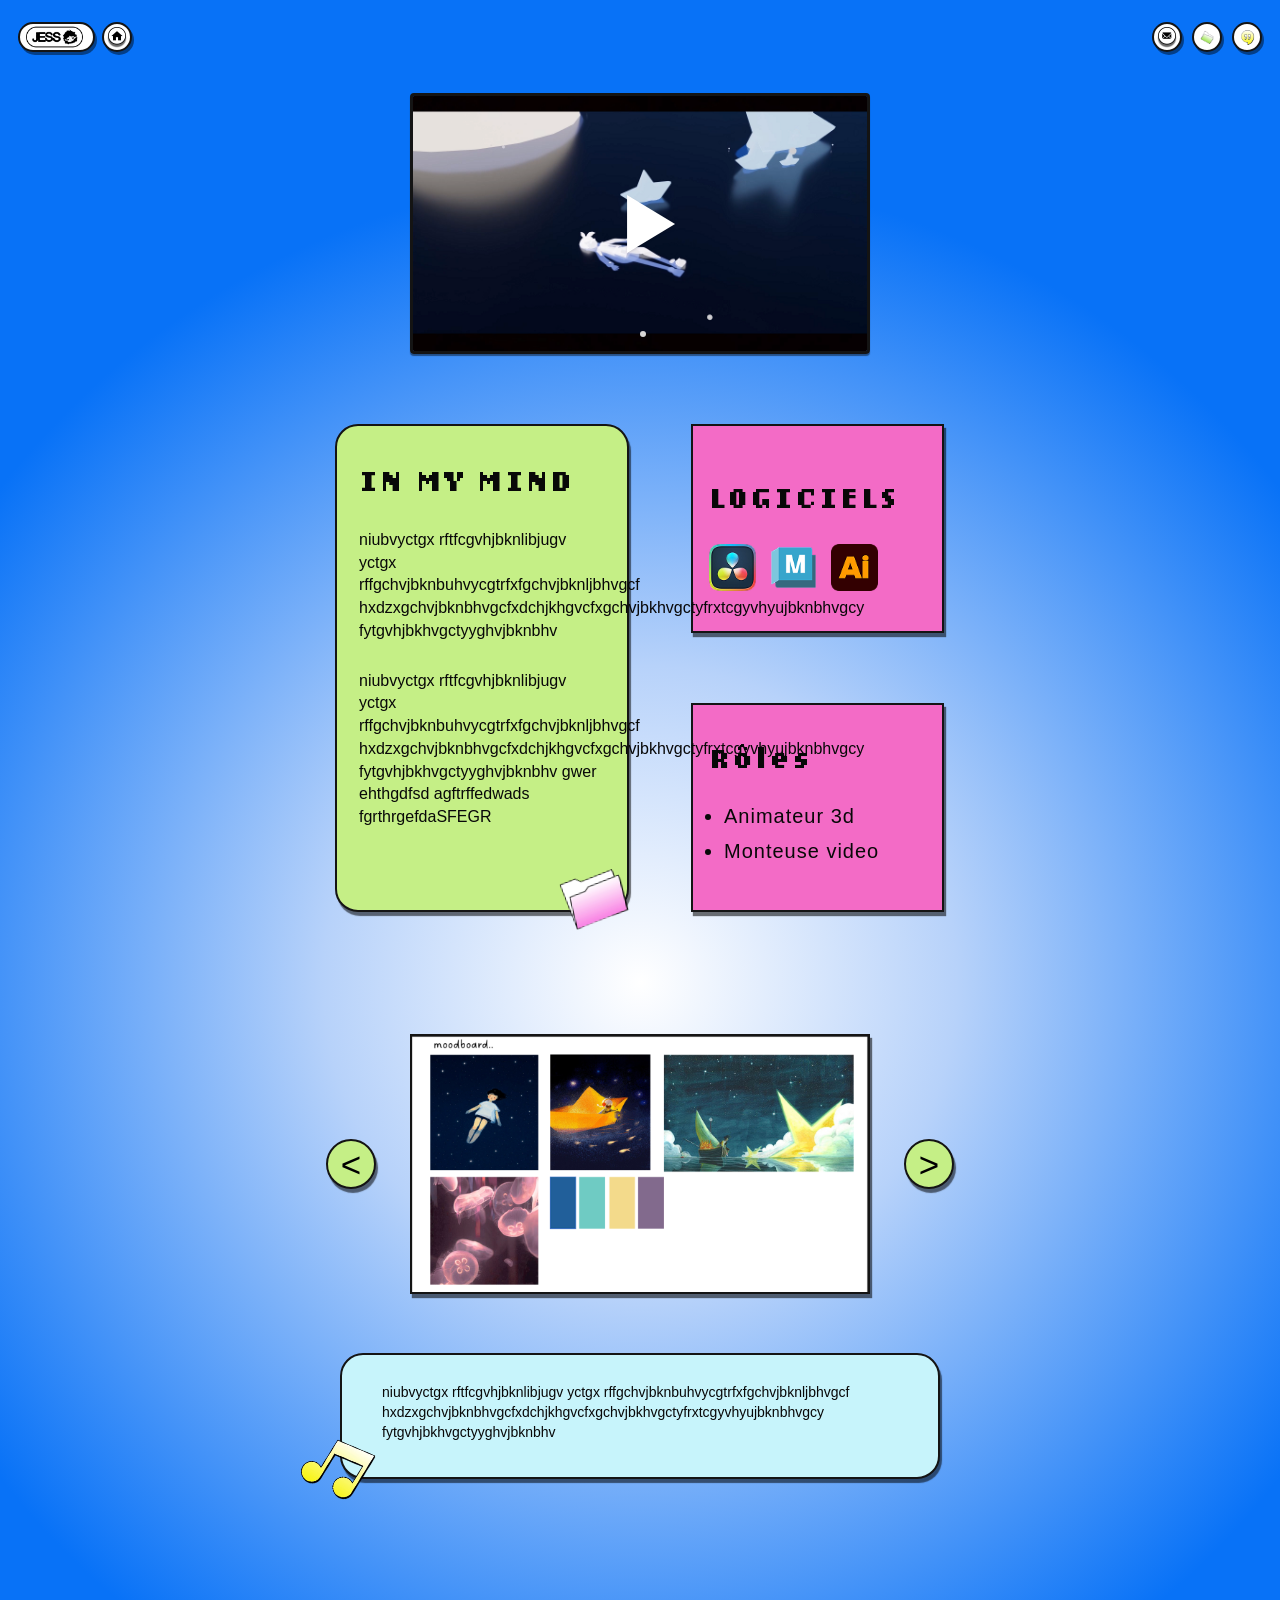
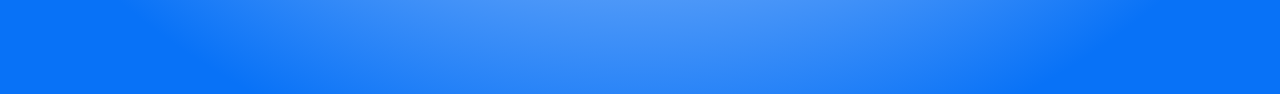
==== commit 99889c61: "projets modif" ====
--- a/projets.html
+++ b/projets.html
@@ -3,103 +3,86 @@
   <head>
     <meta charset="utf-8" />
     <meta name="viewport" content="width=device-width, initial-scale=1" />
-    <meta name="description" content="Les projets créatifs de Jessica Theoret." />
+    <meta name="description" content="Projets de Jessica Theoret : animation 3D, montage vidéo et direction artistique." />
     <title>Jessica Theoret | Projets</title>
     <link rel="stylesheet" href="css/variables.css" />
     <link rel="stylesheet" href="css/base.css" />
     <link rel="stylesheet" href="css/layout.css" />
   </head>
-  <body class="projects-page">
-    <header class="site-header">
+  <body class="design-page" id="top">
+    <header class="site-header design-header">
       <div class="brand-group">
-        <a class="brand" href="index.html" aria-label="Retour à l'accueil">
-          <span>JESS</span>
-          <img src="assets/image/logo webb.png" alt="Illustration de visage" />
+        <a class="brand design-brand" href="index.html" aria-label="Retour à l'accueil">
+          <img src="assets/icone/logohome.png" alt="JESS" />
         </a>
-        <a class="brand-home" href="index.html#top" aria-label="Accueil">
-          <img src="assets/icone/acceuil icon.png" alt="Accueil" />
+        <a class="brand-home" href="#top" aria-label="Accueil">
+          <img src="assets/icone/acceuil icon.png" alt="" />
         </a>
       </div>
 
-      <div class="header-actions" aria-label="Navigation rapide">
-        <a class="header-action" href="#projects" aria-label="Instagram">
-          <img src="assets/icone/camera 1.png" alt="Instagram" />
-        </a>
-        <a class="header-action" href="#contact" aria-label="Email">
-          <img src="assets/icone/contact icon.png" alt="Email" />
-        </a>
-        <a class="header-action" href="#projects" aria-label="Projets">
-          <img src="assets/icone/projets icon.png" alt="Projets" />
-        </a>
-      </div>
+      <nav class="header-actions" aria-label="Navigation principale">
+        <a class="header-action" href="#roles" aria-label="Profil"><img src="assets/icone/contact icon.png" alt="" /></a>
+        <a class="header-action" href="#software" aria-label="Logiciels"><img src="assets/icone/files 1.png" alt="" /></a>
+        <a class="header-action" href="#contact" aria-label="Contact"><img src="assets/icone/hangouts 1.png" alt="" /></a>
+      </nav>
     </header>
 
-    <main class="projects-showcase" id="projects">
-      <section class="feature-frame" aria-label="Projet principal">
-        <button class="slider-button slider-button--left" type="button" aria-label="Projet précédent">‹</button>
-
-        <div class="feature-media">
-          <img src="assets/image/video2.png" alt="Projet vidéo avec une télévision et des chaussures" />
-        </div>
-
-        <button class="slider-button slider-button--right" type="button" aria-label="Projet suivant">›</button>
-      </section>
-
-      <section class="feature-quote" aria-label="Texte de présentation">
-        <h2>IN MY MIND</h2>
-        <p>
-          [base64]
-        </p>
-        <div class="folder-badge">
-          <img src="assets/image/folder.png" alt="Dossier de projet" />
+    <main>
+      <section class="design-hero" aria-label="Projet d'animation 3D">
+        <div class="design-video">
+          <img src="assets/image/animation3d.png" alt="Personnage flottant dans un univers sous-marin" />
+          <button class="play-button" type="button" aria-label="Lire la vidéo"><span></span></button>
+          <span class="video-dot" aria-hidden="true"></span>
         </div>
       </section>
 
-      <section class="skills-row" aria-label="Compétences et outils">
-        <article class="info-card info-card--pink">
-          <h3>IN MY MIND</h3>
-          <div class="software-strip">
-            <span class="software-icon"><img src="assets/icone/photoshop.png" alt="Photoshop" /></span>
-            <span class="software-icon"><img src="assets/icone/After Effect.png" alt="After Effects" /></span>
-            <span class="software-icon"><img src="assets/icone/Figma.png" alt="Figma" /></span>
-          </div>
+      <section class="design-intro" aria-label="Informations sur mes projets">
+        <article class="intro-note">
+          <h1>IN MY MIND</h1>
+          <p>
+            niubvyctgx rftfcgvhjbknlibjugv yctgx rffgchvjbknbuhvycgtrfxfgchvjbknljbhvgcf hxdzxgchvjbknbhvgcfxdchjkhgvcfxgchvjbkhvgctyfrxtcgyvhyujbknbhvgcy
+            fytgvhjbkhvgctyyghvjbknbhv
+          </p>
+          <p>
+            niubvyctgx rftfcgvhjbknlibjugv yctgx rffgchvjbknbuhvycgtrfxfgchvjbknljbhvgcf hxdzxgchvjbknbhvgcfxdchjkhgvcfxgchvjbkhvgctyfrxtcgyvhyujbknbhvgcy
+            fytgvhjbkhvgctyyghvjbknbhv gwer ehthgdfsd agftrffedwads fgrthrgefdaSFEGR
+          </p>
+          <img class="folder-sticker" src="assets/icone/files 2.png" alt="" />
         </article>
 
-        <article class="info-card info-card--pink info-card--list">
-          <h3>IN MY MIND</h3>
-          <ul>
-            <li>Animateur 3d</li>
-            <li>Monteuse video</li>
-          </ul>
-        </article>
-      </section>
-
-      <section class="feature-frame feature-frame--lower" aria-label="Deuxième projet">
-        <div class="feature-media feature-media--dark">
-          <img src="assets/image/video1.png" alt="Deuxième projet vidéo" />
+        <div class="intro-side">
+          <article class="info-card" id="software">
+            <h2>LOGICIELS</h2>
+            <div class="software-list" aria-label="Logiciels utilisés">
+              <img src="assets/icone/davinci.png" alt="DaVinci Resolve" />
+              <img src="assets/icone/maya.png" alt="Maya" />
+              <img src="assets/icone/Illustrator icon.png" alt="Illustrator" />
+            </div>
+          </article>
+          <article class="info-card roles-card" id="roles">
+            <h2>Rôles</h2>
+            <ul>
+              <li>Animateur 3d</li>
+              <li>Monteuse video</li>
+            </ul>
+          </article>
         </div>
       </section>
 
-      <section class="thumb-strip" aria-label="Miniatures de projets">
-        <article class="thumb-card">
-          <img src="assets/image/video2.png" alt="Miniature de projet 1" />
-        </article>
-        <article class="thumb-card">
-          <img src="assets/image/Picture2.jpg" alt="Miniature de projet 2" />
-        </article>
-        <article class="thumb-card">
-          <img src="assets/image/animation3d.png" alt="Miniature de projet 3" />
-        </article>
-        <article class="thumb-card">
-          <img src="assets/image/logo color ver.png" alt="Miniature de projet 4" />
-        </article>
+      <section class="moodboard-section" aria-label="Moodboard du projet">
+        <button class="moodboard-arrow" type="button" aria-label="Moodboard précédent">&lt;</button>
+        <figure class="moodboard-frame">
+          <img src="assets/image/moodboard1.png" alt="Moodboard avec illustrations nocturnes et palette de couleurs" />
+        </figure>
+        <button class="moodboard-arrow" type="button" aria-label="Moodboard suivant">&gt;</button>
       </section>
 
-      <section class="bottom-note" aria-label="Texte secondaire">
+      <section class="design-contact" id="contact" aria-label="Description du projet">
         <p>
-          [base64]
+          niubvyctgx rftfcgvhjbknlibjugv yctgx rffgchvjbknbuhvycgtrfxfgchvjbknljbhvgcf hxdzxgchvjbknbhvgcfxdchjkhgvcfxgchvjbkhvgctyfrxtcgyvhyujbknbhvgcy
+          fytgvhjbkhvgctyyghvjbknbhv
         </p>
-        <div class="music-note" aria-hidden="true">♪</div>
+        <img src="assets/icone/music 1.png" alt="" />
       </section>
     </main>
   </body>
--- a/css/layout.css
+++ b/css/layout.css
@@ -2,7 +2,7 @@
   min-height: 735px;
   display: grid;
   place-items: center;
-  padding: 250px 24px 300px;
+  padding: 110px 24px 70px;
 }
 
 .window {
@@ -119,7 +119,7 @@
 
 .portrait-frame {
   position: relative;
-  width: min(480px, 80%);
+  width: min(500px, 78%);
   margin: 0 auto;
   padding: 10px;
   border: 2px solid var(--line);
@@ -197,47 +197,10 @@
   object-fit: contain;
 }
 
-@media (max-width: 920px) {
+@media (max-width: 700px) {
   .site-header {
     left: 18px;
     right: 18px;
-    top: 13px;
-  }
-
-  .main-nav {
-    gap: 20px;
-    font-size: 24px;
-  }
-
-  .about-content {
-    grid-template-columns: 1fr;
-    gap: 52px;
-  }
-
-  .about-title-wrap {
-    margin: -40px auto 48px;
-  }
-
-  .portrait-frame {
-    width: min(360px, 82%);
-    margin: 0 auto;
-  }
-}
-
-@media (max-width: 700px) {
-  .site-header {
-    position: static;
-    display: flex;
-    flex-wrap: wrap;
-    justify-content: center;
-    gap: 10px 20px;
-    padding: 18px 18px 0;
-  }
-
-  .brand,
-  .main-nav {
-    width: 100%;
-    justify-content: center;
   }
 
   .main-nav {
@@ -257,7 +220,6 @@
   .hero {
     min-height: 610px;
     padding-inline: 13px;
-    padding-top: 36px;
   }
 
   .window--hero {
@@ -283,13 +245,16 @@
   }
 
   .about-title-wrap {
-    width: min(100%, 480px);
     margin: -35px auto 58px;
-    transform: rotate(0deg);
   }
 
   .about-title-wrap h2 {
     width: 100%;
+  }
+
+  .about-content {
+    grid-template-columns: 1fr;
+    gap: 57px;
   }
 
   .portrait-frame {
@@ -297,344 +262,523 @@
     margin: 0 auto;
   }
 
-  .about-card h3,
-  .about-card p,
-  .facts {
-    margin-left: 18px;
-    margin-right: 18px;
-  }
-
-  .facts {
-    grid-template-columns: 1fr;
-    gap: 16px;
-  }
-
   .tools {
     flex-wrap: wrap;
-    justify-content: center;
     gap: 10px;
   }
 }
 
-@media (max-width: 560px) {
-  .projects-main {
-    width: min(100% - 18px, 420px);
-    padding-top: 55px;
-  }
-
-  .projects-title {
-    font-size: clamp(32px, 10vw, 43px);
-    margin-bottom: 30px;
-  }
-
-  .project-grid {
+.design-page {
+  min-height: 100vh;
+  background: radial-gradient(circle at 50% 58%, #ffffff 0, #b7d2fa 27%, #0872f7 69%);
+  font-family: var(--body);
+}
+
+.design-header {
+  position: absolute;
+  top: 22px;
+  padding: 0 18px;
+}
+
+.design-brand {
+  width: 77px;
+  height: 30px;
+  padding: 0;
+  border-width: 2px;
+  background: #ffffff;
+  box-shadow: 2px 3px 0 rgba(0, 0, 0, 0.45);
+}
+
+.design-brand img {
+  width: 100%;
+  height: 100%;
+  margin: 0;
+}
+
+.design-header .brand-group {
+  gap: 7px;
+}
+.design-header .brand-home,
+.design-header .header-action {
+  width: 30px;
+  height: 30px;
+  border-width: 2px;
+  box-shadow: 2px 3px 0 rgba(0, 0, 0, 0.45);
+}
+
+.design-header .brand-home {
+  background: #ffffff;
+}
+.design-header .brand-home img,
+.design-header .header-action img {
+  width: 21px;
+  height: 21px;
+  object-fit: contain;
+}
+.design-header .header-actions {
+  gap: 10px;
+}
+
+.design-hero {
+  padding: 93px 18px 0;
+}
+
+.design-video {
+  position: relative;
+  width: min(460px, 100%);
+  margin: 0 auto;
+  border: 3px solid var(--line);
+  border-radius: 4px;
+  overflow: hidden;
+  box-shadow: 0 2px 1px rgba(0, 0, 0, 0.45);
+}
+
+.design-video > img {
+  width: 100%;
+  aspect-ratio: 1.78;
+  object-fit: cover;
+}
+
+.play-button {
+  position: absolute;
+  inset: 50% auto auto 50%;
+  width: 0;
+  height: 0;
+  padding: 0;
+  border: 0;
+  border-top: 29px solid transparent;
+  border-bottom: 29px solid transparent;
+  border-left: 48px solid #ffffff;
+  background: transparent;
+  transform: translate(-27%, -50%);
+  filter: drop-shadow(0 1px 1px rgba(0, 0, 0, 0.15));
+  cursor: pointer;
+}
+
+.video-dot {
+  position: absolute;
+  bottom: 14px;
+  left: 50%;
+  width: 6px;
+  height: 6px;
+  border-radius: 50%;
+  background: #d6d6d6;
+}
+
+.design-intro {
+  display: grid;
+  grid-template-columns: 294px 253px;
+  gap: 62px;
+  width: min(100% - 32px, 610px);
+  margin: 70px auto 0;
+}
+
+.intro-note,
+.info-card {
+  border: 2px solid var(--line);
+  box-shadow: 2px 4px 1px rgba(0, 0, 0, 0.55);
+}
+
+.intro-note {
+  position: relative;
+  min-height: 488px;
+  padding: 40px 22px 25px;
+  border-radius: 23px;
+  background: var(--green);
+}
+
+.intro-note h1,
+.info-card h2 {
+  margin: 0;
+  font: 29px/1 var(--pixel);
+  letter-spacing: 2px;
+}
+.intro-note p {
+  margin: 34px 0 0;
+  font-size: 16px;
+  line-height: 1.42;
+}
+.intro-note p + p {
+  margin-top: 27px;
+}
+.folder-sticker {
+  position: absolute;
+  right: -18px;
+  bottom: -37px;
+  width: 100px;
+  transform: rotate(-9deg);
+}
+
+.intro-side {
+  display: grid;
+  gap: 70px;
+  padding-top: 0;
+}
+.info-card {
+  min-height: 209px;
+  padding: 58px 16px 20px;
+  background: var(--pink);
+}
+.info-card h2 {
+  font-size: 28px;
+}
+.software-list {
+  display: flex;
+  align-items: center;
+  gap: 14px;
+  margin-top: 32px;
+}
+.software-list img {
+  width: 47px;
+  height: 47px;
+  object-fit: contain;
+}
+.roles-card {
+  min-height: 209px;
+  padding-top: 40px;
+}
+.roles-card h2 {
+  font-size: 27px;
+}
+.roles-card ul {
+  margin: 27px 0 0;
+  padding-left: 15px;
+  font-size: 20px;
+  line-height: 1.75;
+  letter-spacing: 1px;
+}
+
+.moodboard-section {
+  display: flex;
+  align-items: center;
+  justify-content: center;
+  gap: 34px;
+  margin: 122px auto 0;
+}
+.moodboard-frame {
+  width: min(460px, calc(100% - 108px));
+  margin: 0;
+  border: 2px solid var(--line);
+  background: #ffffff;
+  box-shadow: 2px 4px 1px rgba(0, 0, 0, 0.55);
+}
+.moodboard-frame img {
+  width: 100%;
+}
+.moodboard-arrow {
+  display: grid;
+  place-items: center;
+  width: 50px;
+  height: 50px;
+  flex: 0 0 50px;
+  border: 2px solid var(--line);
+  border-radius: 50%;
+  background: var(--green);
+  box-shadow: 2px 4px 1px rgba(0, 0, 0, 0.55);
+  font:
+    35px/1 Arial,
+    sans-serif;
+  cursor: pointer;
+}
+
+.design-contact {
+  position: relative;
+  width: min(600px, calc(100% - 96px));
+  min-height: 126px;
+  margin: 59px auto 215px;
+  padding: 28px 40px;
+  border: 2px solid var(--line);
+  border-radius: 23px;
+  background: #c7f4fb;
+  box-shadow: 2px 4px 1px rgba(0, 0, 0, 0.55);
+}
+.design-contact p {
+  margin: 0;
+  font-size: 14px;
+  line-height: 1.4;
+}
+.design-contact img {
+  position: absolute;
+  left: -55px;
+  bottom: -43px;
+  width: 105px;
+  transform: rotate(13deg);
+}
+
+@media (max-width: 700px) {
+  .design-intro {
     grid-template-columns: 1fr;
-    gap: 16px;
-  }
-
-  .contact-card {
-    margin-top: 64px;
-    width: min(100%, 360px);
-    padding: 18px 18px 20px;
-  }
-
-  .contact-card__heading {
-    font-size: 26px;
-    text-align: center;
-  }
-
-  .contact-card__body {
-    grid-template-columns: 1fr;
-    gap: 18px;
-    text-align: center;
-  }
-
-  .contact-card__portrait {
-    width: 140px;
-    height: 140px;
-    margin: 0 auto;
-  }
-
-  .contact-card__portrait img {
-    width: 108px;
-    height: 108px;
-  }
-
-  .site-footer nav {
-    flex-wrap: wrap;
-    gap: 12px 18px;
-  }
-
-  .footer-mark {
-    flex-direction: column;
-    align-items: center;
-    height: auto;
-    margin-top: 26px;
-  }
-
-  .footer-mark img {
-    margin-left: 0;
+    gap: 48px;
+    max-width: 410px;
+    margin-top: 58px;
+  }
+  .intro-note {
+    min-height: 0;
+  }
+  .intro-side {
+    grid-template-columns: 1fr 1fr;
+    gap: 14px;
+    padding-top: 0;
+  }
+  .info-card {
+    min-height: 180px;
+    padding: 35px 12px 15px;
+  }
+  .roles-card {
+    padding-top: 28px;
+  }
+  .software-list {
+    gap: 7px;
+    margin-top: 27px;
+  }
+  .software-list img {
+    width: 37px;
+    height: 37px;
+  }
+  .roles-card ul {
+    font-size: 16px;
+  }
+  .moodboard-section {
+    gap: 10px;
+    margin-top: 88px;
+  }
+  .moodboard-arrow {
+    width: 40px;
+    height: 40px;
+    flex-basis: 40px;
+    font-size: 28px;
+  }
+  .moodboard-frame {
+    width: calc(100% - 100px);
+  }
+  .design-contact {
+    width: calc(100% - 64px);
+    margin-bottom: 130px;
+    padding: 24px 26px;
   }
 }
 
 .projects-page {
   min-height: 100vh;
-  background: var(--blue);
-  color: var(--ink);
-}
-
-.projects-showcase {
-  width: min(100%, 980px);
+  background: linear-gradient(180deg, #0872f7 0, #86b5f5 39%, #ffffff 66%);
+}
+
+.projects-section {
+  background: linear-gradient(180deg, #0872f7 0, #86b5f5 39%, #ffffff 66%);
+}
+
+.projects-main {
+  width: min(100% - 32px, 700px);
   margin: 0 auto;
-  padding: 96px 0 80px;
-}
-
-.feature-frame {
-  position: relative;
-  display: grid;
-  grid-template-columns: 56px minmax(0, 1fr) 56px;
-  align-items: center;
-  gap: 20px;
-  width: min(100%, 820px);
-  margin: 0 auto;
-}
-
-.feature-media {
-  position: relative;
+  padding: 78px 0 118px;
+}
+
+.projects-title {
+  margin: 0 0 47px;
+  color: var(--white);
+  text-align: center;
+  font: 51px/1 var(--pixel);
+  letter-spacing: 3px;
+  -webkit-text-stroke: 2px var(--ink);
+  text-shadow: 2px 3px var(--ink);
+}
+
+.project-grid {
+  display: grid;
+  grid-template-columns: repeat(2, minmax(0, 1fr));
+  gap: 27px 32px;
+}
+
+.project-tile {
+  display: block;
+  aspect-ratio: 1.5;
   overflow: hidden;
-  height: 360px;
-  border: 3px solid var(--line);
-  background: #071825;
-  box-shadow: 5px 8px 0 rgba(0, 0, 0, 0.36);
-}
-
-.feature-media--dark {
-  height: 310px;
-}
-
-.feature-media img {
+  border: 2px solid var(--line);
+  border-radius: 8px;
+  background: var(--white);
+  box-shadow: 0 2px 1px rgba(0, 0, 0, 0.55);
+  transition:
+    transform 0.18s ease,
+    box-shadow 0.18s ease;
+}
+
+.project-tile:hover {
+  transform: translateY(-4px) rotate(-1deg);
+  box-shadow: 0 6px 2px rgba(0, 0, 0, 0.4);
+}
+
+.project-tile img {
   width: 100%;
   height: 100%;
   object-fit: cover;
+}
+
+.contact-card {
+  width: min(570px, 94%);
+  margin: 96px auto 0;
+  padding: 22px 28px 27px;
+  border: 2px solid var(--line);
+  border-radius: 20px;
+  background: var(--white);
+  box-shadow: 3px 5px 2px rgba(0, 0, 0, 0.45);
+}
+
+.contact-card__heading {
+  margin-bottom: 16px;
+  font: 34px/1.1 var(--body);
+  font-weight: 700;
+}
+
+.contact-card__heading span {
+  display: inline-block;
+  padding: 2px 9px;
+  border-radius: 50%;
+  background: var(--pink);
+}
+
+.contact-card__body {
+  display: grid;
+  grid-template-columns: 180px 1fr;
+  gap: 30px;
+  align-items: center;
+}
+
+.contact-card__portrait {
+  display: grid;
+  width: 180px;
+  height: 180px;
+  place-items: center;
+  border: 2px solid var(--line);
+  background: #c7f4fb;
+}
+
+.contact-card__portrait img {
+  width: 142px;
+  height: 142px;
+  object-fit: contain;
+}
+
+.contact-card__details small {
   display: block;
-}
-
-.slider-button {
-  width: 52px;
-  height: 52px;
-  border: 3px solid var(--line);
-  border-radius: 50%;
-  background: #d7f0a1;
-  color: var(--ink);
-  font-size: 36px;
-  line-height: 1;
-  box-shadow: 3px 5px 0 rgba(0, 0, 0, 0.32);
-  cursor: pointer;
-}
-
-.slider-button--left {
-  justify-self: start;
-}
-
-.slider-button--right {
-  justify-self: end;
-}
-
-.feature-quote {
+  margin-bottom: 11px;
+  font:
+    8px/1.15 Arial,
+    sans-serif;
+}
+
+.contact-card__details p {
+  margin: 0;
+  padding: 10px 0;
+  border-bottom: 1px solid #ddd;
+  font-size: 13px;
+}
+
+.site-footer {
   position: relative;
-  width: min(100%, 820px);
-  margin: 32px auto 0;
-  padding: 30px 28px 24px;
-  border: 3px solid var(--line);
-  border-radius: 26px;
-  background: #c7ef8c;
-  box-shadow: 5px 8px 0 rgba(0, 0, 0, 0.28);
-}
-
-.feature-quote h2 {
-  margin: 0 0 12px;
-  font: clamp(2.4rem, 4vw, 4.3rem)/1 var(--pixel);
-  letter-spacing: 1px;
-}
-
-.feature-quote p {
-  margin: 0;
-  font: 15px/1.5 var(--pixel);
-  color: var(--ink);
-  word-break: break-word;
-}
-
-.folder-badge {
-  position: absolute;
-  right: 34px;
-  bottom: -18px;
-  width: 94px;
-  transform: rotate(8deg);
-}
-
-.folder-badge img {
-  width: 100%;
-  display: block;
-  filter: drop-shadow(3px 5px 0 rgba(0, 0, 0, 0.2));
-}
-
-.skills-row {
-  display: grid;
-  grid-template-columns: repeat(2, minmax(0, 1fr));
-  gap: 20px;
-  width: min(100%, 820px);
-  margin: 38px auto 0;
-}
-
-.info-card {
-  min-height: 180px;
-  padding: 22px 24px 18px;
-  border: 3px solid var(--line);
-  border-radius: 18px;
-  background: #f59adf;
-  box-shadow: 5px 8px 0 rgba(0, 0, 0, 0.28);
-}
-
-.info-card h3 {
-  margin: 0 0 18px;
-  font: clamp(2.1rem, 3vw, 3.1rem)/1 var(--pixel);
-  letter-spacing: 1px;
-}
-
-.software-strip {
-  display: flex;
-  align-items: center;
-  gap: 16px;
-  flex-wrap: wrap;
-}
-
-.software-icon {
-  display: grid;
-  place-items: center;
-  width: 52px;
-  height: 52px;
-  border: 2px solid var(--line);
-  border-radius: 12px;
-  background: #fff;
-  box-shadow: 2px 3px 0 rgba(0, 0, 0, 0.2);
-}
-
-.software-icon img {
-  width: 70%;
-  height: 70%;
-  object-fit: contain;
-}
-
-.info-card--list ul {
-  margin: 0;
-  padding-left: 20px;
-  list-style: disc;
-  font: clamp(1.15rem, 2vw, 1.8rem)/1.4 var(--pixel);
-}
-
-.info-card--list li + li {
-  margin-top: 8px;
-}
-
-.thumb-strip {
+  overflow: hidden;
+  min-height: 320px;
+  padding: 36px 4vw 0;
+  background: #f4c3ec;
+  color: var(--blue);
+  text-align: center;
+}
+
+.site-footer h2 {
+  margin: 0;
+  font: clamp(24px, 3.2vw, 46px)/1 var(--pixel);
+  letter-spacing: 2px;
+}
+
+.site-footer nav {
   display: flex;
   justify-content: center;
-  gap: 18px;
-  width: min(100%, 820px);
-  margin: 30px auto 0;
-  padding: 18px 20px;
-  border: 3px solid var(--line);
-  border-radius: 18px;
-  background: rgba(255, 255, 255, 0.12);
-  box-shadow: 5px 8px 0 rgba(0, 0, 0, 0.15);
-}
-
-.thumb-card {
-  width: 120px;
-  height: 100px;
-  overflow: hidden;
-  border: 2px solid var(--line);
-  background: #fff;
-}
-
-.thumb-card img {
-  width: 100%;
-  height: 100%;
-  object-fit: cover;
-  display: block;
-}
-
-.bottom-note {
-  position: relative;
-  width: min(100%, 820px);
-  margin: 34px auto 0;
-  padding: 22px 28px 24px;
-  border: 3px solid var(--line);
-  border-radius: 20px;
-  background: rgba(255, 255, 255, 0.86);
-  box-shadow: 5px 8px 0 rgba(0, 0, 0, 0.2);
-}
-
-.bottom-note p {
-  margin: 0;
-  font: 15px/1.5 var(--pixel);
-  word-break: break-word;
-}
-
-.music-note {
-  position: absolute;
-  left: 18px;
-  bottom: -15px;
-  font-size: 62px;
-  line-height: 1;
-  color: #f2d53c;
-  text-shadow: 3px 4px 0 rgba(0, 0, 0, 0.18);
-  transform: rotate(-18deg);
+  gap: clamp(55px, 12vw, 170px);
+  margin-top: 32px;
+  font: clamp(21px, 2.2vw, 32px)/1 var(--display);
+}
+
+.site-footer nav a:hover {
+  color: var(--ink);
+}
+
+.footer-mark {
+  display: flex;
+  align-items: flex-end;
+  justify-content: center;
+  height: 155px;
+  margin-top: 30px;
+  color: var(--ink);
+  white-space: nowrap;
+}
+
+.footer-mark span {
+  font: clamp(125px, 14vw, 240px)/0.7 var(--display);
+  letter-spacing: 0;
+}
+
+.footer-mark img {
+  width: clamp(135px, 16vw, 270px);
+  max-width: none;
+  height: clamp(140px, 17vw, 285px);
+  object-fit: contain;
+  object-position: bottom left;
+  margin-left: 5px;
 }
 
 @media (max-width: 700px) {
-  .projects-showcase {
-    padding-top: 92px;
-  }
-
-  .feature-frame {
-    grid-template-columns: 1fr;
-    gap: 12px;
-    width: min(100%, 420px);
-  }
-
-  .feature-media {
-    height: 260px;
-  }
-
-  .slider-button {
-    display: none;
-  }
-
-  .feature-quote,
-  .skills-row,
-  .thumb-strip,
-  .bottom-note {
-    width: min(100%, 420px);
-  }
-
-  .skills-row {
-    grid-template-columns: 1fr;
+  .projects-main {
+    padding-top: 73px;
+  }
+
+  .projects-title {
+    font-size: 43px;
+  }
+
+  .project-grid {
+    gap: 16px 14px;
+  }
+
+  .contact-card {
+    margin-top: 70px;
+    width: min(94%, 420px);
+    padding: 18px 20px 22px;
+  }
+
+  .contact-card__heading {
+    font-size: 29px;
+  }
+
+  .contact-card__body {
+    grid-template-columns: 130px 1fr;
     gap: 18px;
   }
 
-  .thumb-strip {
-    flex-wrap: wrap;
-    gap: 12px;
-  }
-
-  .thumb-card {
-    width: 100px;
-    height: 84px;
-  }
-
-  .folder-badge {
-    width: 72px;
-    right: 18px;
-  }
-}
+  .contact-card__portrait {
+    width: 130px;
+    height: 130px;
+  }
+
+  .contact-card__portrait img {
+    width: 103px;
+    height: 103px;
+  }
+
+  .site-footer {
+    min-height: 260px;
+    padding-top: 30px;
+  }
+
+  .site-footer nav {
+    gap: 13px;
+    margin-top: 25px;
+  }
+
+  .footer-mark {
+    height: 120px;
+    margin-top: 25px;
+  }
+
+  .footer-mark span {
+    letter-spacing: 0;
+  }
+}
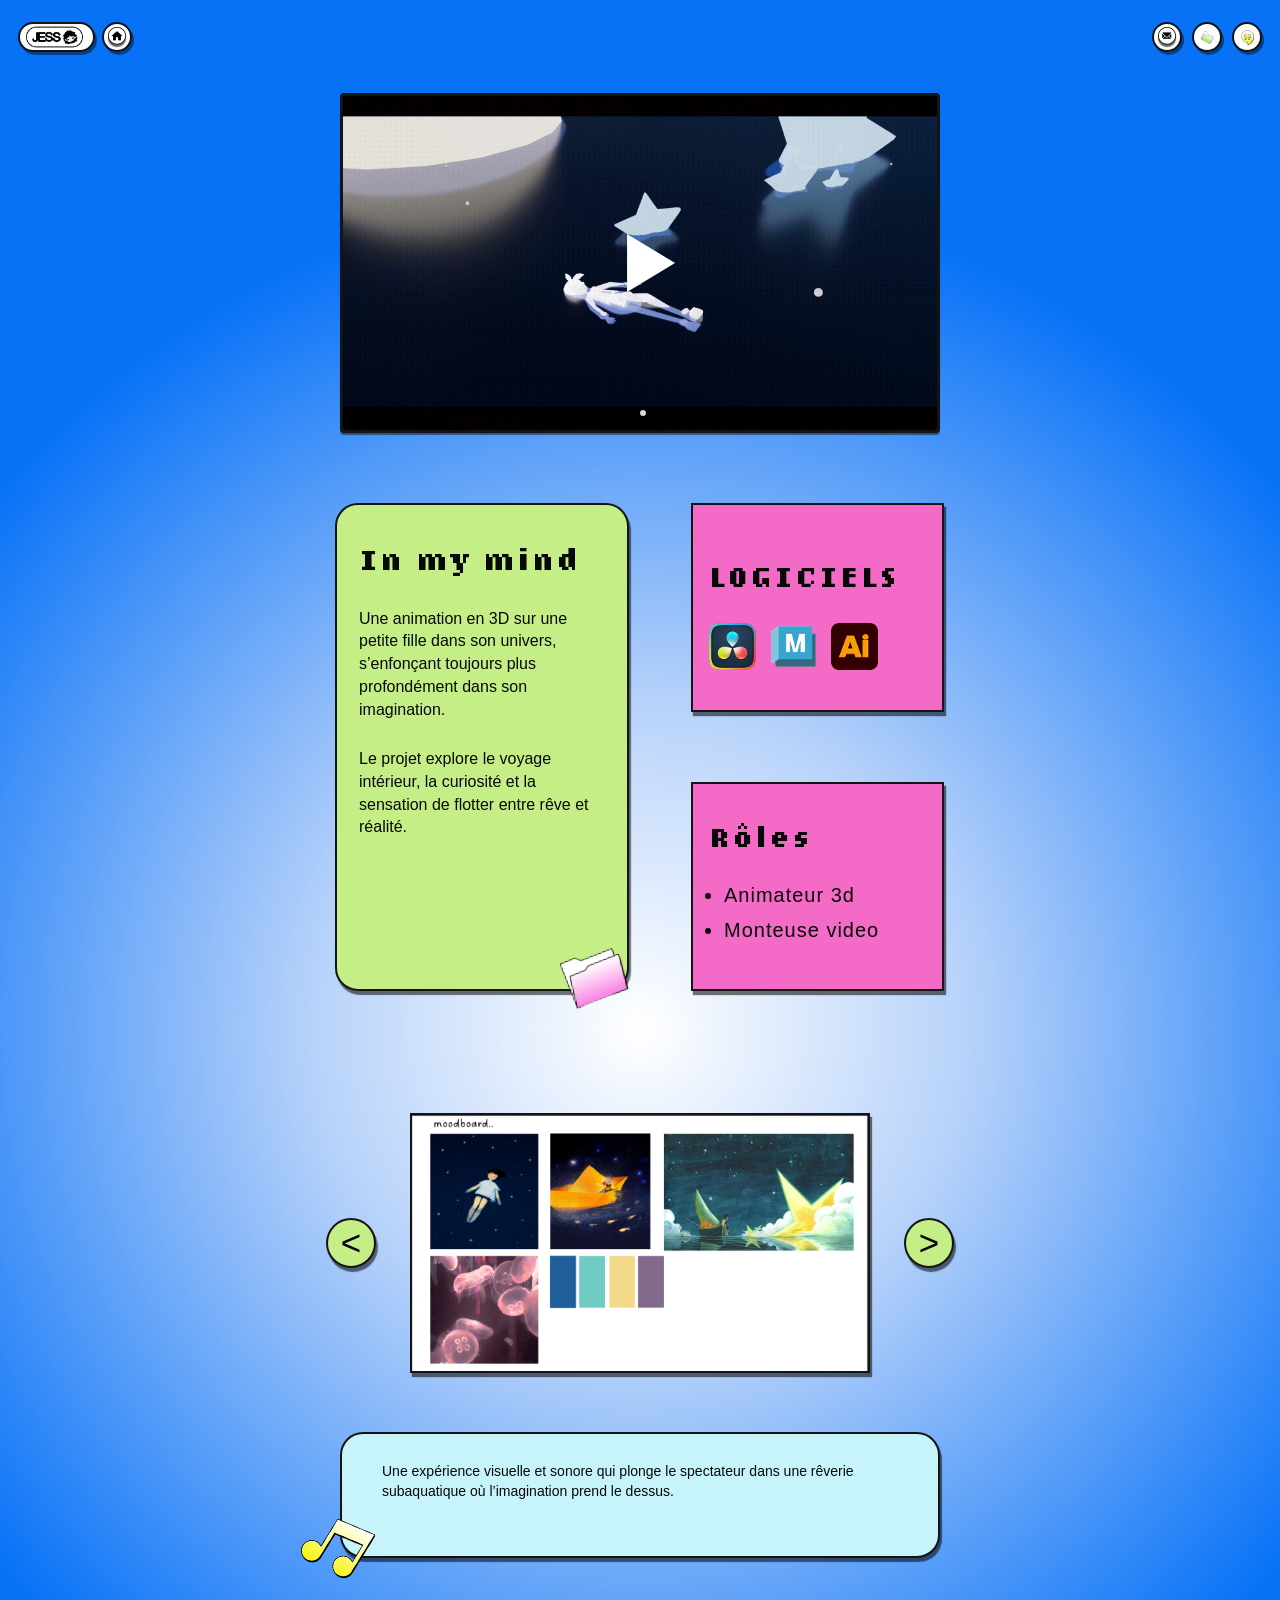
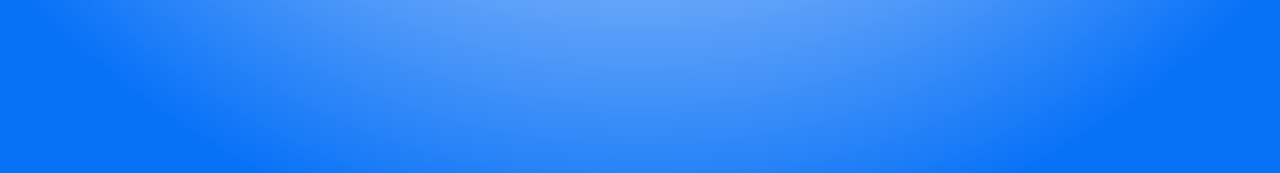
==== commit e7487153: "ajoue project details et update layout pour portfolio" ====
--- a/projets.html
+++ b/projets.html
@@ -9,7 +9,7 @@
     <link rel="stylesheet" href="css/base.css" />
     <link rel="stylesheet" href="css/layout.css" />
   </head>
-  <body class="design-page" id="top">
+  <body class="design-page" id="top" data-page="project">
     <header class="site-header design-header">
       <div class="brand-group">
         <a class="brand design-brand" href="index.html" aria-label="Retour à l'accueil">
@@ -30,41 +30,35 @@
     <main>
       <section class="design-hero" aria-label="Projet d'animation 3D">
         <div class="design-video">
-          <img src="assets/image/animation3d.png" alt="Personnage flottant dans un univers sous-marin" />
-          <button class="play-button" type="button" aria-label="Lire la vidéo"><span></span></button>
+          <img id="project-hero-image" src="assets/image/animation3d.png" alt="Personnage flottant dans un univers sous-marin" />
+          <button id="project-play-button" class="play-button" type="button" aria-label="Lire la vidéo"><span></span></button>
           <span class="video-dot" aria-hidden="true"></span>
         </div>
       </section>
 
       <section class="design-intro" aria-label="Informations sur mes projets">
         <article class="intro-note">
-          <h1>IN MY MIND</h1>
-          <p>
-            niubvyctgx rftfcgvhjbknlibjugv yctgx rffgchvjbknbuhvycgtrfxfgchvjbknljbhvgcf hxdzxgchvjbknbhvgcfxdchjkhgvcfxgchvjbkhvgctyfrxtcgyvhyujbknbhvgcy
-            fytgvhjbkhvgctyyghvjbknbhv
-          </p>
-          <p>
-            niubvyctgx rftfcgvhjbknlibjugv yctgx rffgchvjbknbuhvycgtrfxfgchvjbknljbhvgcf hxdzxgchvjbknbhvgcfxdchjkhgvcfxgchvjbkhvgctyfrxtcgyvhyujbknbhvgcy
-            fytgvhjbkhvgctyyghvjbknbhv gwer ehthgdfsd agftrffedwads fgrthrgefdaSFEGR
-          </p>
+          <h1 id="project-title">IN MY MIND</h1>
+          <div id="project-intro-copy">
+            <p>
+              Une animation en 3D sur une petite fille dans son univers, s'enfonçant toujours plus profondément dans son imagination.
+            </p>
+            <p>
+              niubvyctgx rftfcgvhjbknlibjugv yctgx rffgchvjbknbuhvycgtrfxfgchvjbknljbhvgcf
+              fytgvhjbkhvgctyyghvjbknbhv gwer ehthgdfsd agftrffedwads fgrthrgefdaSFEGR
+            </p>
+          </div>
           <img class="folder-sticker" src="assets/icone/files 2.png" alt="" />
         </article>
 
         <div class="intro-side">
           <article class="info-card" id="software">
             <h2>LOGICIELS</h2>
-            <div class="software-list" aria-label="Logiciels utilisés">
-              <img src="assets/icone/davinci.png" alt="DaVinci Resolve" />
-              <img src="assets/icone/maya.png" alt="Maya" />
-              <img src="assets/icone/Illustrator icon.png" alt="Illustrator" />
-            </div>
+            <div id="project-software-list" class="software-list" aria-label="Logiciels utilisés"></div>
           </article>
           <article class="info-card roles-card" id="roles">
             <h2>Rôles</h2>
-            <ul>
-              <li>Animateur 3d</li>
-              <li>Monteuse video</li>
-            </ul>
+            <ul id="project-roles-list"></ul>
           </article>
         </div>
       </section>
@@ -72,18 +66,21 @@
       <section class="moodboard-section" aria-label="Moodboard du projet">
         <button class="moodboard-arrow" type="button" aria-label="Moodboard précédent">&lt;</button>
         <figure class="moodboard-frame">
-          <img src="assets/image/moodboard1.png" alt="Moodboard avec illustrations nocturnes et palette de couleurs" />
+          <img id="project-moodboard-image" src="assets/image/moodboard1.png" alt="Moodboard avec illustrations nocturnes et palette de couleurs" />
         </figure>
         <button class="moodboard-arrow" type="button" aria-label="Moodboard suivant">&gt;</button>
       </section>
 
       <section class="design-contact" id="contact" aria-label="Description du projet">
-        <p>
+        <p id="project-contact-text">
           niubvyctgx rftfcgvhjbknlibjugv yctgx rffgchvjbknbuhvycgtrfxfgchvjbknljbhvgcf hxdzxgchvjbknbhvgcfxdchjkhgvcfxgchvjbkhvgctyfrxtcgyvhyujbknbhvgcy
           fytgvhjbkhvgctyyghvjbknbhv
         </p>
         <img src="assets/icone/music 1.png" alt="" />
       </section>
     </main>
+
+    <script src="css/js/data.js"></script>
+    <script src="css/js/website.js"></script>
   </body>
 </html>
--- a/css/layout.css
+++ b/css/layout.css
@@ -325,7 +325,7 @@
 
 .design-video {
   position: relative;
-  width: min(460px, 100%);
+  width: min(600px, 100%);
   margin: 0 auto;
   border: 3px solid var(--line);
   border-radius: 4px;
@@ -505,56 +505,124 @@
   transform: rotate(13deg);
 }
 
-@media (max-width: 700px) {
+@media (max-width: 980px) {
   .design-intro {
     grid-template-columns: 1fr;
-    gap: 48px;
+    width: min(100% - 32px, 560px);
+    gap: 42px;
+  }
+
+  .intro-side {
+    grid-template-columns: repeat(2, minmax(0, 1fr));
+    gap: 18px;
+  }
+
+  .moodboard-section {
+    margin-top: 100px;
+  }
+}
+
+@media (max-width: 640px) {
+  .design-header {
+    top: 14px;
+    padding: 0 12px;
+  }
+
+  .design-header .brand-group {
+    gap: 8px;
+  }
+
+  .design-brand {
+    width: 64px;
+    height: 26px;
+  }
+
+  .design-header .brand-home,
+  .design-header .header-action {
+    width: 38px;
+    height: 38px;
+  }
+
+  .design-header .brand-home img,
+  .design-header .header-action img {
+    width: 18px;
+    height: 18px;
+  }
+
+  .design-hero {
+    padding-top: 90px;
+  }
+
+  .design-video {
+    width: min(100%, 420px);
+  }
+
+  .design-intro {
+    grid-template-columns: 1fr;
+    gap: 34px;
     max-width: 410px;
     margin-top: 58px;
   }
+
   .intro-note {
     min-height: 0;
-  }
+    padding: 30px 18px 24px;
+  }
+
   .intro-side {
-    grid-template-columns: 1fr 1fr;
+    grid-template-columns: 1fr;
     gap: 14px;
-    padding-top: 0;
-  }
+  }
+
   .info-card {
     min-height: 180px;
     padding: 35px 12px 15px;
   }
+
   .roles-card {
     padding-top: 28px;
   }
+
   .software-list {
     gap: 7px;
     margin-top: 27px;
   }
+
   .software-list img {
     width: 37px;
     height: 37px;
   }
+
   .roles-card ul {
     font-size: 16px;
   }
+
   .moodboard-section {
     gap: 10px;
     margin-top: 88px;
   }
+
   .moodboard-arrow {
     width: 40px;
     height: 40px;
     flex-basis: 40px;
     font-size: 28px;
   }
+
   .moodboard-frame {
     width: calc(100% - 100px);
   }
+
   .design-contact {
     width: calc(100% - 64px);
     margin-bottom: 130px;
     padding: 24px 26px;
+  }
+
+  .design-contact img {
+    left: 50%;
+    bottom: -28px;
+    transform: translateX(-50%) rotate(13deg);
   }
 }
 
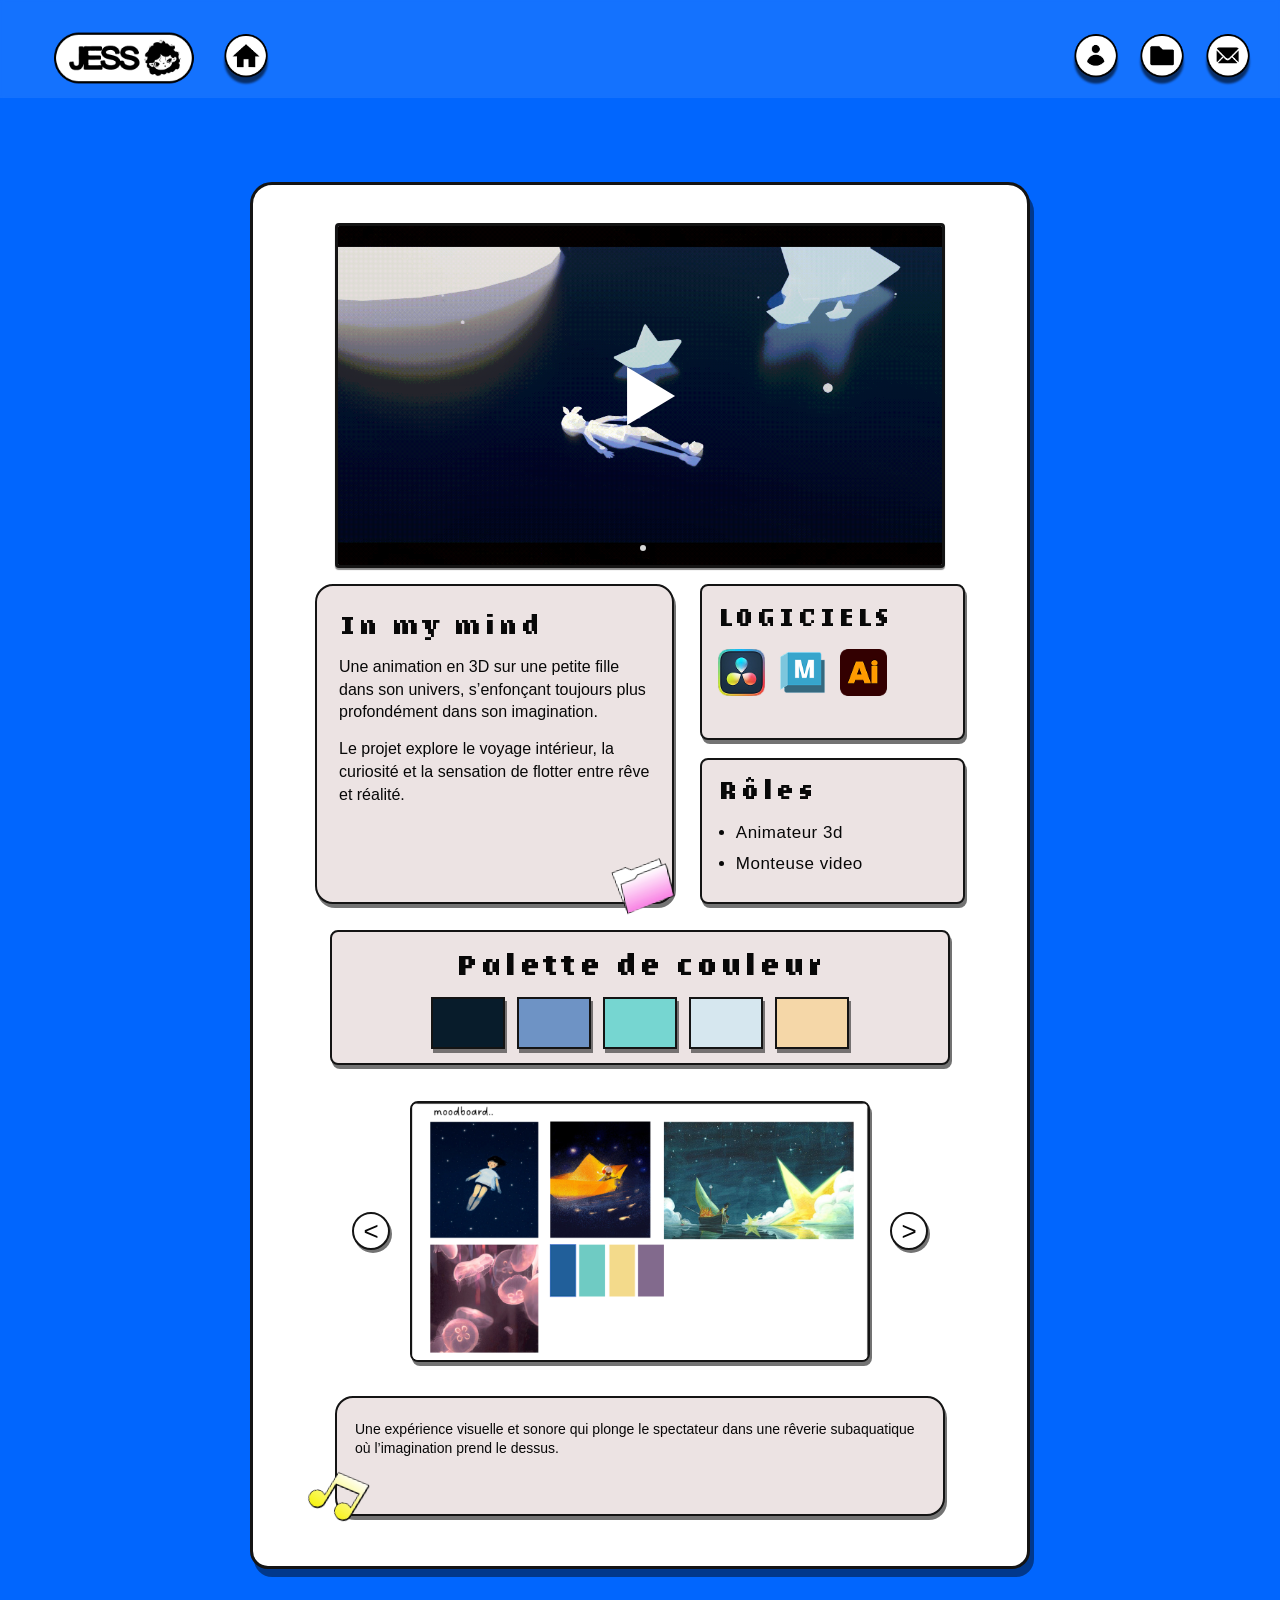
==== commit 79b0e1aa: "ajoue animation, projets modifications, header arrangé" ====
--- a/projets.html
+++ b/projets.html
@@ -10,74 +10,90 @@
     <link rel="stylesheet" href="css/layout.css" />
   </head>
   <body class="design-page" id="top" data-page="project">
-    <header class="site-header design-header">
+   <header class="site-header">
       <div class="brand-group">
-        <a class="brand design-brand" href="index.html" aria-label="Retour à l'accueil">
-          <img src="assets/icone/logohome.png" alt="JESS" />
+        <a class="brand" href="index.html" aria-label="Retour à l'accueil">
+          <img src="assets/icone/logohome.png" alt="Illustration de visage" />
         </a>
-        <a class="brand-home" href="#top" aria-label="Accueil">
-          <img src="assets/icone/acceuil icon.png" alt="" />
-        </a>
+        <a class="brand-home" href="#top" aria-label="Accueil"><img src="assets/icone/acceuil icon.png" alt="Illustration de visage" /></a>
       </div>
 
-      <nav class="header-actions" aria-label="Navigation principale">
-        <a class="header-action" href="#roles" aria-label="Profil"><img src="assets/icone/contact icon.png" alt="" /></a>
-        <a class="header-action" href="#software" aria-label="Logiciels"><img src="assets/icone/files 1.png" alt="" /></a>
-        <a class="header-action" href="#contact" aria-label="Contact"><img src="assets/icone/hangouts 1.png" alt="" /></a>
-      </nav>
+      <div class="header-actions" aria-label="Réseaux sociaux et contact">
+        <a class="header-action" href="#about" aria-label="Instagram"><img src="assets/icone/about me icon.png" alt="Illustration de visage" /></a>
+        <a class="header-action" href="#projects" aria-label="Email"><img src="assets/icone/projets icon.png" alt="Illustration de projet" /></a>
+        <a class="header-action" href="#contact" aria-label="Voir le contact"><img src="assets/icone/contact icon.png" alt="Illustration de contact" /></a>
+      </div>
     </header>
 
-    <main>
-      <section class="design-hero" aria-label="Projet d'animation 3D">
-        <div class="design-video">
-          <img id="project-hero-image" src="assets/image/animation3d.png" alt="Personnage flottant dans un univers sous-marin" />
-          <button id="project-play-button" class="play-button" type="button" aria-label="Lire la vidéo"><span></span></button>
-          <span class="video-dot" aria-hidden="true"></span>
-        </div>
-      </section>
+    <main class="project-shell">
+      <div class="project-sheet">
+        <section class="design-hero" aria-label="Projet d'animation 3D">
+          <div class="design-video">
+            <img id="project-hero-image" src="assets/image/animation3d.png" alt="Personnage flottant dans un univers sous-marin" />
+            <button id="project-play-button" class="play-button" type="button" aria-label="Lire la vidéo"><span></span></button>
+            <span class="video-dot" aria-hidden="true"></span>
+          </div>
+        </section>
 
-      <section class="design-intro" aria-label="Informations sur mes projets">
-        <article class="intro-note">
-          <h1 id="project-title">IN MY MIND</h1>
-          <div id="project-intro-copy">
-            <p>
-              Une animation en 3D sur une petite fille dans son univers, s'enfonçant toujours plus profondément dans son imagination.
-            </p>
-            <p>
-              niubvyctgx rftfcgvhjbknlibjugv yctgx rffgchvjbknbuhvycgtrfxfgchvjbknljbhvgcf
-              fytgvhjbkhvgctyyghvjbknbhv gwer ehthgdfsd agftrffedwads fgrthrgefdaSFEGR
-            </p>
+        <section class="design-intro" aria-label="Informations sur mes projets">
+          <article class="intro-note">
+            <h1 id="project-title">IN MY MIND</h1>
+            <div id="project-intro-copy">
+              <p>
+                Une animation en 3D sur une petite fille dans son univers, s'enfonçant toujours plus profondément dans son imagination.
+              </p>
+              <p>
+                niubvyctgx rftfcgvhjbknlibjugv yctgx rffgchvjbknbuhvycgtrfxfgchvjbknljbhvgcf
+                fytgvhjbkhvgctyyghvjbknbhv gwer ehthgdfsd agftrffedwads fgrthrgefdaSFEGR
+              </p>
+            </div>
+            <img class="folder-sticker" src="assets/icone/files 2.png" alt="" />
+          </article>
+
+          <div class="intro-side">
+            <article class="info-card" id="software">
+              <h2>LOGICIELS</h2>
+              <div id="project-software-list" class="software-list" aria-label="Logiciels utilisés"></div>
+            </article>
+            <article class="info-card roles-card" id="roles">
+              <h2>Rôles</h2>
+              <ul id="project-roles-list"></ul>
+            </article>
           </div>
-          <img class="folder-sticker" src="assets/icone/files 2.png" alt="" />
-        </article>
+        </section>
 
-        <div class="intro-side">
-          <article class="info-card" id="software">
-            <h2>LOGICIELS</h2>
-            <div id="project-software-list" class="software-list" aria-label="Logiciels utilisés"></div>
-          </article>
-          <article class="info-card roles-card" id="roles">
-            <h2>Rôles</h2>
-            <ul id="project-roles-list"></ul>
-          </article>
-        </div>
-      </section>
+        <section class="portrait-gallery-section" id="portrait-gallery" hidden aria-label="Autres projets du portrait">
+          <div class="moodboard-section portrait-gallery-inner">
+            <button class="moodboard-arrow" type="button" aria-label="Projet précédent">&lt;</button>
+            <figure class="moodboard-frame">
+              <img id="portrait-gallery-image" src="assets/image/Image1.jpg" alt="Autres projets du portrait" />
+            </figure>
+            <button class="moodboard-arrow" type="button" aria-label="Projet suivant">&gt;</button>
+          </div>
+        </section>
+        
+        <section class="project-palette-section" aria-label="Palette de couleur du projet">
+          <h2>Palette de couleur</h2>
+          <div id="project-palette" class="project-palette" aria-label="Palette de couleur"></div>
+        </section>
 
-      <section class="moodboard-section" aria-label="Moodboard du projet">
-        <button class="moodboard-arrow" type="button" aria-label="Moodboard précédent">&lt;</button>
-        <figure class="moodboard-frame">
-          <img id="project-moodboard-image" src="assets/image/moodboard1.png" alt="Moodboard avec illustrations nocturnes et palette de couleurs" />
-        </figure>
-        <button class="moodboard-arrow" type="button" aria-label="Moodboard suivant">&gt;</button>
-      </section>
+        <section class="moodboard-section" aria-label="Moodboard du projet">
+          <button class="moodboard-arrow" type="button" aria-label="Moodboard précédent">&lt;</button>
+          <figure class="moodboard-frame">
+            <img id="project-moodboard-image" src="assets/image/moodboard1.png" alt="Moodboard avec illustrations nocturnes et palette de couleurs" />
+          </figure>
+          <button class="moodboard-arrow" type="button" aria-label="Moodboard suivant">&gt;</button>
+        </section>
 
-      <section class="design-contact" id="contact" aria-label="Description du projet">
-        <p id="project-contact-text">
-          niubvyctgx rftfcgvhjbknlibjugv yctgx rffgchvjbknbuhvycgtrfxfgchvjbknljbhvgcf hxdzxgchvjbknbhvgcfxdchjkhgvcfxgchvjbkhvgctyfrxtcgyvhyujbknbhvgcy
-          fytgvhjbkhvgctyyghvjbknbhv
-        </p>
-        <img src="assets/icone/music 1.png" alt="" />
-      </section>
+
+        <section class="design-contact" id="contact" aria-label="Description du projet">
+          <p id="project-contact-text">
+            niubvyctgx rftfcgvhjbknlibjugv yctgx rffgchvjbknbuhvycgtrfxfgchvjbknljbhvgcf hxdzxgchvjbknbhvgcfxdchjkhgvcfxgchvjbkhvgctyfrxtcgyvhyujbknbhvgcy
+            fytgvhjbkhvgctyyghvjbknbhv
+          </p>
+          <img src="assets/icone/music 1.png" alt="" />
+        </section>
+      </div>
     </main>
 
     <script src="css/js/data.js"></script>
--- a/css/base.css
+++ b/css/base.css
@@ -25,16 +25,18 @@
 }
 
 .site-header {
-  position: absolute;
-  z-index: 2;
-  top: 18px;
+  position: sticky;
+  z-index: 30;
+  top: 0;
   left: 0;
   right: 0;
   display: flex;
   align-items: center;
   justify-content: space-between;
   gap: 20px;
-  padding: 0 28px;
+  padding: 18px 28px 0;
+  background: rgba(255, 255, 255, 0.08);
+  backdrop-filter: blur(2px);
 }
 
 .brand-group,
@@ -43,18 +45,13 @@
   align-items: center;
 }
 
-.brand-group {
-  gap: 18px;
-}
 
 .brand {
   display: inline-flex;
   align-items: center;
-  padding: 8px 18px 8px 16px;
-  border: 3px solid var(--line);
+  padding: 8px 18px 8px 16px;;
   border-radius: 999px;
-  background: rgba(255, 255, 255, 0.15);
-  box-shadow: 3px 4px 0 rgba(0, 0, 0, 0.4);
+ 
   font-family: var(--display);
   font-size: clamp(32px, 2.7vw, 54px);
   line-height: 1;
@@ -66,32 +63,28 @@
 }
 
 .brand img {
-  width: 40px;
-  height: 40px;
+  width: 150px;
+  height: 64px;
   object-fit: contain;
   margin-left: 10px;
 }
 
-.brand-home,
+.brand-home {
+  display: grid;
+  place-items: center;
+  width: 48px;
+  height: 48px;
+  line-height: 1;
+}
+
 .header-action {
   display: grid;
   place-items: center;
   width: 48px;
   height: 48px;
-  border: 3px solid var(--line);
-  border-radius: 50%;
-  background: #ffffff;
-  color: var(--ink);
-  box-shadow: 3px 4px 0 rgba(0, 0, 0, 0.42);
-  font-size: 24px;
   line-height: 1;
 }
 
-.brand-home {
-  background: #000000;
-  color: #ffffff;
-  font-size: 24px;
-}
 
 .header-actions {
   gap: 18px;
--- a/css/layout.css
+++ b/css/layout.css
@@ -2,7 +2,7 @@
   min-height: 735px;
   display: grid;
   place-items: center;
-  padding: 110px 24px 70px;
+  padding: 300px 24px 460px;
 }
 
 .window {
@@ -53,6 +53,28 @@
   font-size: 43px;
   line-height: 0.9;
   letter-spacing: 2px;
+  display: inline-block;
+  overflow: hidden;
+  white-space: nowrap;
+  border-right: 2px solid var(--blue);
+  width: 0;
+  animation: typing-year 1.2s steps(4, end) forwards, blink-caret 0.8s step-end infinite;
+  animation-delay: 0.2s;
+}
+
+@keyframes typing-year {
+  from {
+    width: 0;
+  }
+  to {
+    width: 3.8ch;
+  }
+}
+
+@keyframes blink-caret {
+  50% {
+    border-color: transparent;
+  }
 }
 
 .window--hero h1 {
@@ -74,6 +96,22 @@
   text-align: center;
   font: 34px/1 var(--pixel);
   letter-spacing: 1px;
+  display: inline-block;
+  overflow: hidden;
+  white-space: nowrap;
+  border-right: 2px solid var(--blue);
+  width: 0;
+  animation: typing-name 2.1s steps(18, end) forwards, blink-caret 0.8s step-end infinite;
+  animation-delay: 1.3s;
+}
+
+@keyframes typing-name {
+  from {
+    width: 0;
+  }
+  to {
+    width: 18ch;
+  }
 }
 
 .about {
@@ -138,6 +176,20 @@
   right: -28px;
   bottom: -22px;
   width: 91px;
+  animation: flower-spin 12s linear infinite;
+  transform-origin: center;
+}
+
+@keyframes flower-spin {
+  0% {
+    transform: rotate(0deg);
+  }
+  50% {
+    transform: rotate(180deg);
+  }
+  100% {
+    transform: rotate(360deg);
+  }
 }
 
 .about-card {
@@ -182,7 +234,8 @@
 
 .tools {
   display: flex;
-  align-items: center;
+  align-items: flex-end;
+  justify-content: center;
   gap: 18px;
   min-height: 77px;
   margin-top: 28px;
@@ -191,10 +244,50 @@
   background: var(--blue);
 }
 
-.tools img {
+.tools-item {
+  position: relative;
+  display: inline-flex;
+  flex-direction: column;
+  align-items: center;
+  justify-content: end;
+  gap: 8px;
+  min-width: 48px;
+  cursor: default;
+}
+
+.tools-item img {
   width: 48px;
   height: 48px;
   object-fit: contain;
+  transition: transform 0.2s ease;
+}
+
+.tools-item span {
+  position: absolute;
+  left: 50%;
+  bottom: -18px;
+  transform: translateX(-50%) translateY(6px);
+  padding: 4px 6px;
+  border: 2px solid var(--line);
+  background: rgba(255, 255, 255, 0.96);
+  color: var(--ink);
+  font-size: 10px;
+  line-height: 1;
+  white-space: nowrap;
+  opacity: 0;
+  pointer-events: none;
+  transition: opacity 0.2s ease, transform 0.2s ease;
+}
+
+.tools-item:hover img,
+.tools-item:focus-visible img {
+  transform: scale(1.12);
+}
+
+.tools-item:hover span,
+.tools-item:focus-visible span {
+  opacity: 1;
+  transform: translateX(-50%) translateY(0);
 }
 
 @media (max-width: 700px) {
@@ -270,14 +363,32 @@
 
 .design-page {
   min-height: 100vh;
-  background: radial-gradient(circle at 50% 58%, #ffffff 0, #b7d2fa 27%, #0872f7 69%);
+  background: #0166FE;
   font-family: var(--body);
 }
 
+.project-shell {
+  max-width: 820px;
+  margin: 0 auto;
+  padding: 84px 20px 50px;
+}
+
+.project-sheet {
+  position: relative;
+  padding: 30px 18px 26px;
+  border: 3px solid var(--line);
+  border-radius: 22px 22px 18px 18px;
+  background: #ffff; 
+  box-shadow: 4px 8px 0 rgba(0, 0, 0, 0.45);
+}
+
+
+
 .design-header {
-  position: absolute;
-  top: 22px;
+  position: sticky;
+  top: 12px;
   padding: 0 18px;
+  z-index: 20;
 }
 
 .design-brand {
@@ -320,16 +431,17 @@
 }
 
 .design-hero {
-  padding: 93px 18px 0;
+  padding: 8px 8px 0;
 }
 
 .design-video {
   position: relative;
-  width: min(600px, 100%);
+  width: min(610px, 100%);
   margin: 0 auto;
   border: 3px solid var(--line);
   border-radius: 4px;
   overflow: hidden;
+  background: #f2f5f8;
   box-shadow: 0 2px 1px rgba(0, 0, 0, 0.45);
 }
 
@@ -367,141 +479,191 @@
 
 .design-intro {
   display: grid;
-  grid-template-columns: 294px 253px;
-  gap: 62px;
-  width: min(100% - 32px, 610px);
-  margin: 70px auto 0;
+  grid-template-columns: 1.15fr 0.85fr;
+  gap: 26px;
+  width: min(100%, 650px);
+  margin: 16px auto 0;
 }
 
 .intro-note,
-.info-card {
+.info-card,
+.project-palette-section,
+.moodboard-frame,
+.design-contact {
   border: 2px solid var(--line);
-  box-shadow: 2px 4px 1px rgba(0, 0, 0, 0.55);
+  background: #ece3e3;
+  box-shadow: 2px 4px 0 rgba(0, 0, 0, 0.55);
 }
 
 .intro-note {
   position: relative;
-  min-height: 488px;
-  padding: 40px 22px 25px;
-  border-radius: 23px;
-  background: var(--green);
+  min-height: 260px;
+  padding: 26px 22px 20px;
+  border-radius: 18px;
 }
 
 .intro-note h1,
-.info-card h2 {
+.info-card h2,
+.project-palette-section h2 {
   margin: 0;
   font: 29px/1 var(--pixel);
   letter-spacing: 2px;
 }
+
+.intro-note h1 {
+  font-size: clamp(24px, 2vw, 35px);
+}
+
 .intro-note p {
-  margin: 34px 0 0;
+  margin: 18px 0 0;
   font-size: 16px;
   line-height: 1.42;
 }
 .intro-note p + p {
-  margin-top: 27px;
-}
+  margin-top: 14px;
+}
+
 .folder-sticker {
   position: absolute;
   right: -18px;
-  bottom: -37px;
-  width: 100px;
+  bottom: -28px;
+  width: 92px;
   transform: rotate(-9deg);
 }
 
 .intro-side {
   display: grid;
-  gap: 70px;
-  padding-top: 0;
-}
+  gap: 18px;
+}
+
 .info-card {
-  min-height: 209px;
-  padding: 58px 16px 20px;
-  background: var(--pink);
-}
+  min-height: 156px;
+  padding: 18px 16px 16px;
+  border-radius: 8px;
+}
+
 .info-card h2 {
-  font-size: 28px;
-}
+  font-size: 25px;
+}
+
 .software-list {
   display: flex;
   align-items: center;
   gap: 14px;
-  margin-top: 32px;
-}
+  margin-top: 20px;
+}
+
 .software-list img {
   width: 47px;
   height: 47px;
   object-fit: contain;
 }
+
 .roles-card {
-  min-height: 209px;
-  padding-top: 40px;
-}
-.roles-card h2 {
-  font-size: 27px;
-}
+  min-height: 146px;
+  padding-top: 17px;
+}
+
 .roles-card ul {
-  margin: 27px 0 0;
-  padding-left: 15px;
-  font-size: 20px;
-  line-height: 1.75;
-  letter-spacing: 1px;
+  margin: 16px 0 0;
+  padding-left: 18px;
+  font-size: 17px;
+  line-height: 1.8;
+  letter-spacing: 0.5px;
+}
+
+.project-palette-section {
+  width: min(100%, 620px);
+  margin: 26px auto 0;
+  padding: 18px 12px 14px;
+  border-radius: 8px;
+  text-align: center;
+}
+
+.project-palette-section h2 {
+  margin-bottom: 18px;
+  font-size: 29px;
+}
+
+.project-palette {
+  display: flex;
+  align-items: center;
+  justify-content: center;
+  gap: 12px;
+  flex-wrap: wrap;
+}
+
+.project-palette__swatch {
+  width: 74px;
+  height: 52px;
+  border: 2px solid var(--line);
+  box-shadow: 2px 4px 0 rgba(0, 0, 0, 0.5);
 }
 
 .moodboard-section {
   display: flex;
   align-items: center;
   justify-content: center;
-  gap: 34px;
-  margin: 122px auto 0;
-}
+  gap: 20px;
+  width: min(100%, 620px);
+  margin: 36px auto 0;
+}
+
+.portrait-gallery-section {
+  margin-top: 26px;
+}
+
+.portrait-gallery-inner {
+  margin-top: 0;
+}
+
 .moodboard-frame {
-  width: min(460px, calc(100% - 108px));
+  width: min(460px, calc(100% - 100px));
   margin: 0;
-  border: 2px solid var(--line);
-  background: #ffffff;
-  box-shadow: 2px 4px 1px rgba(0, 0, 0, 0.55);
-}
+  border-radius: 8px;
+  overflow: hidden;
+}
+
 .moodboard-frame img {
   width: 100%;
-}
+  display: block;
+}
+
 .moodboard-arrow {
   display: grid;
   place-items: center;
-  width: 50px;
-  height: 50px;
-  flex: 0 0 50px;
+  width: 38px;
+  height: 38px;
+  flex: 0 0 38px;
   border: 2px solid var(--line);
   border-radius: 50%;
-  background: var(--green);
-  box-shadow: 2px 4px 1px rgba(0, 0, 0, 0.55);
-  font:
-    35px/1 Arial,
-    sans-serif;
+  background: #ffffff;
+  box-shadow: 2px 3px 0 rgba(0, 0, 0, 0.55);
+  font: 26px/1 Arial, sans-serif;
+  color: var(--ink);
   cursor: pointer;
 }
 
 .design-contact {
   position: relative;
-  width: min(600px, calc(100% - 96px));
-  min-height: 126px;
-  margin: 59px auto 215px;
-  padding: 28px 40px;
-  border: 2px solid var(--line);
-  border-radius: 23px;
-  background: #c7f4fb;
-  box-shadow: 2px 4px 1px rgba(0, 0, 0, 0.55);
-}
+  width: min(100%, 610px);
+  min-height: 120px;
+  margin: 34px auto 24px;
+  padding: 22px 18px 18px;
+  border-radius: 18px;
+}
+
 .design-contact p {
   margin: 0;
   font-size: 14px;
   line-height: 1.4;
 }
+
 .design-contact img {
   position: absolute;
-  left: -55px;
-  bottom: -43px;
-  width: 105px;
+  left: -40px;
+  bottom: -24px;
+  width: 86px;
   transform: rotate(13deg);
 }
 
@@ -658,6 +820,7 @@
 }
 
 .project-tile {
+  position: relative;
   display: block;
   aspect-ratio: 1.5;
   overflow: hidden;
@@ -671,7 +834,7 @@
 }
 
 .project-tile:hover {
-  transform: translateY(-4px) rotate(-1deg);
+  transform: translateY(-4px) scale(1.03) rotate(-1deg);
   box-shadow: 0 6px 2px rgba(0, 0, 0, 0.4);
 }
 
@@ -679,16 +842,71 @@
   width: 100%;
   height: 100%;
   object-fit: cover;
+  transition: transform 0.35s ease;
+}
+
+.project-tile:hover img,
+.project-tile:focus-visible img {
+  transform: scale(1.08);
+}
+
+.project-tile__label {
+  position: absolute;
+  right: 0;
+  bottom: 0;
+  left: 0;
+  display: flex;
+  align-items: center;
+  justify-content: center;
+  min-height: 52px;
+  padding: 10px 16px;
+  background: linear-gradient(180deg, rgba(8, 114, 247, 0), #000000);
+  color: #ffffff;
+  font: 700 18px/1 var(--body);
+  letter-spacing: 1px;
+  text-transform: uppercase;
+  opacity: 0;
+  transform: translateY(18px);
+  transition:
+    opacity 0.25s ease,
+    transform 0.25s ease;
+}
+
+.project-tile:hover .project-tile__label,
+.project-tile:focus-visible .project-tile__label {
+  opacity: 1;
+  transform: translateY(0);
 }
 
 .contact-card {
   width: min(570px, 94%);
-  margin: 96px auto 0;
+  margin: 200px auto 0;
   padding: 22px 28px 27px;
   border: 2px solid var(--line);
   border-radius: 20px;
   background: var(--white);
   box-shadow: 3px 5px 2px rgba(0, 0, 0, 0.45);
+  animation: contact-card-sway 4s ease-in-out infinite;
+}
+
+.contact-card:hover {
+  animation-play-state: paused;
+}
+
+@keyframes contact-card-sway {
+  0%,
+  100% {
+    transform: translateX(0);
+  }
+  25% {
+    transform: translateX(-4px);
+  }
+  50% {
+    transform: translateX(0);
+  }
+  75% {
+    transform: translateX(4px);
+  }
 }
 
 .contact-card__heading {
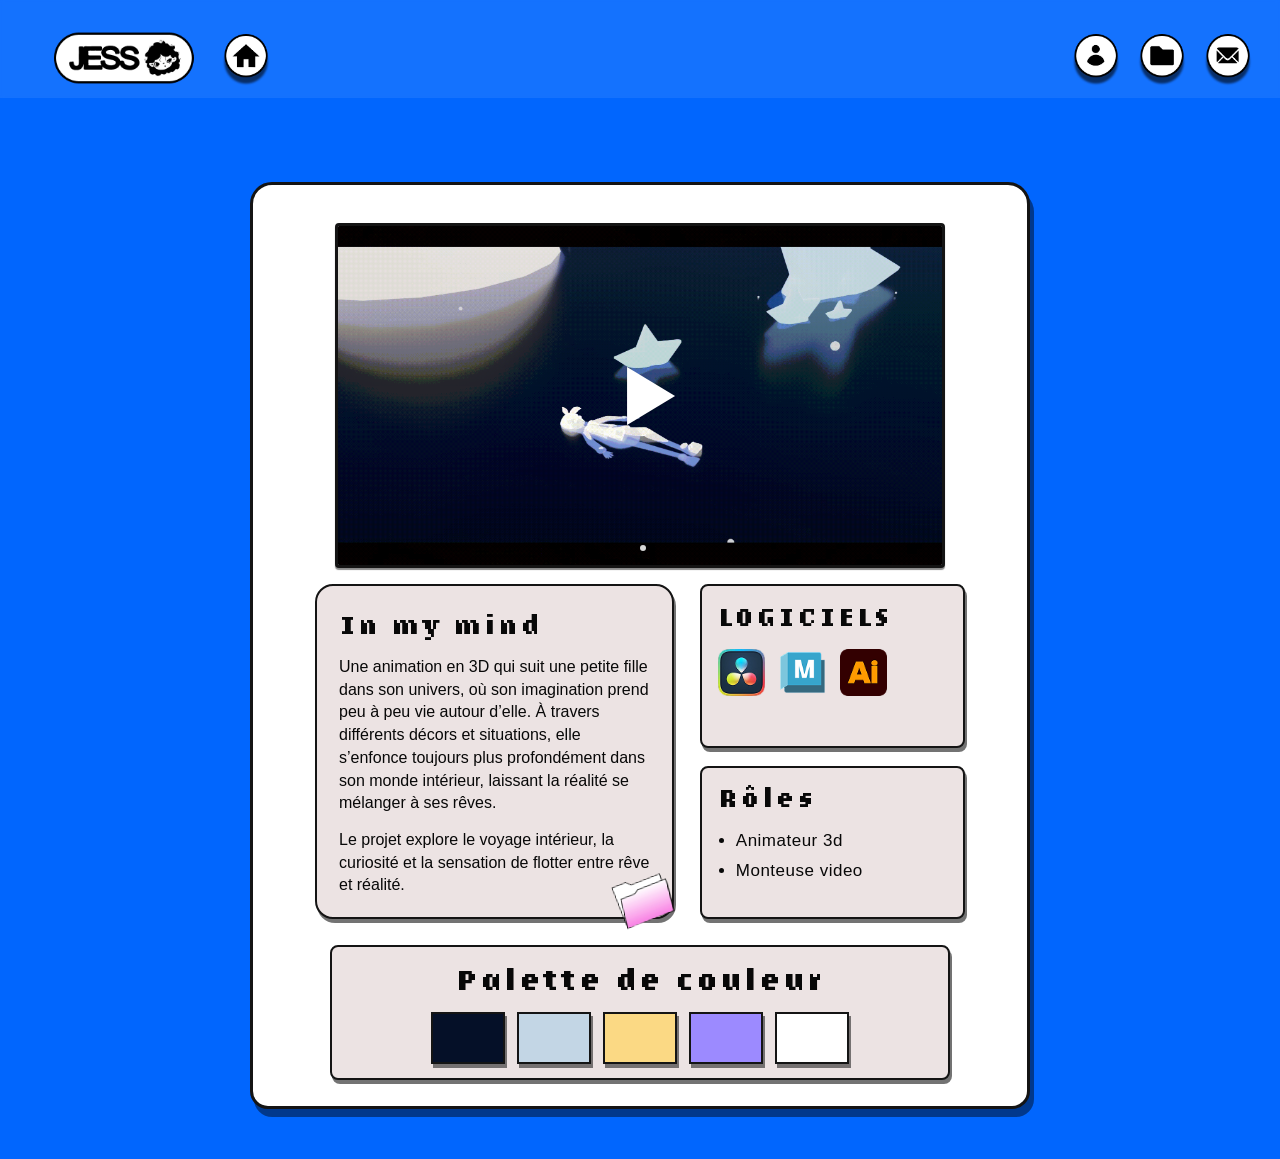
==== commit ded4263c: "modification html, css, js" ====
--- a/projets.html
+++ b/projets.html
@@ -1,6 +1,7 @@
 <!doctype html>
 <html lang="fr">
   <head>
+    <!-- Configuration de la page projet et feuilles de style partagees. -->
     <meta charset="utf-8" />
     <meta name="viewport" content="width=device-width, initial-scale=1" />
     <meta name="description" content="Projets de Jessica Theoret : animation 3D, montage vidéo et direction artistique." />
@@ -10,7 +11,8 @@
     <link rel="stylesheet" href="css/layout.css" />
   </head>
   <body class="design-page" id="top" data-page="project">
-   <header class="site-header">
+    <!-- Navigation fixe partagee avec la page d'accueil. -->
+    <header class="site-header">
       <div class="brand-group">
         <a class="brand" href="index.html" aria-label="Retour à l'accueil">
           <img src="assets/icone/logohome.png" alt="Illustration de visage" />
@@ -25,8 +27,10 @@
       </div>
     </header>
 
+    <!-- Contenu du projet selectionne dans l'URL. -->
     <main class="project-shell">
       <div class="project-sheet">
+        <!-- Image principale et bouton qui ouvre le lien video du projet. -->
         <section class="design-hero" aria-label="Projet d'animation 3D">
           <div class="design-video">
             <img id="project-hero-image" src="assets/image/animation3d.png" alt="Personnage flottant dans un univers sous-marin" />
@@ -35,16 +39,15 @@
           </div>
         </section>
 
+        <!-- Presentation, logiciels utilises et roles du projet. -->
         <section class="design-intro" aria-label="Informations sur mes projets">
           <article class="intro-note">
             <h1 id="project-title">IN MY MIND</h1>
             <div id="project-intro-copy">
+              <p>Une animation en 3D sur une petite fille dans son univers, s'enfonçant toujours plus profondément dans son imagination.</p>
               <p>
-                Une animation en 3D sur une petite fille dans son univers, s'enfonçant toujours plus profondément dans son imagination.
-              </p>
-              <p>
-                niubvyctgx rftfcgvhjbknlibjugv yctgx rffgchvjbknbuhvycgtrfxfgchvjbknljbhvgcf
-                fytgvhjbkhvgctyyghvjbknbhv gwer ehthgdfsd agftrffedwads fgrthrgefdaSFEGR
+                niubvyctgx rftfcgvhjbknlibjugv yctgx rffgchvjbknbuhvycgtrfxfgchvjbknljbhvgcf fytgvhjbkhvgctyyghvjbknbhv gwer ehthgdfsd agftrffedwads
+                fgrthrgefdaSFEGR
               </p>
             </div>
             <img class="folder-sticker" src="assets/icone/files 2.png" alt="" />
@@ -62,6 +65,7 @@
           </div>
         </section>
 
+        <!-- Galerie reservee aux images supplementaires du projet illustration. -->
         <section class="portrait-gallery-section" id="portrait-gallery" hidden aria-label="Autres projets du portrait">
           <div class="moodboard-section portrait-gallery-inner">
             <button class="moodboard-arrow" type="button" aria-label="Projet précédent">&lt;</button>
@@ -71,13 +75,15 @@
             <button class="moodboard-arrow" type="button" aria-label="Projet suivant">&gt;</button>
           </div>
         </section>
-        
+
+        <!-- Palette de couleurs remplie depuis les donnees du projet. -->
         <section class="project-palette-section" aria-label="Palette de couleur du projet">
           <h2>Palette de couleur</h2>
           <div id="project-palette" class="project-palette" aria-label="Palette de couleur"></div>
         </section>
 
-        <section class="moodboard-section" aria-label="Moodboard du projet">
+        <!-- Moodboard affiche uniquement pour le projet illustration. -->
+        <section class="moodboard-section" id="project-moodboard" hidden aria-label="Moodboard du projet">
           <button class="moodboard-arrow" type="button" aria-label="Moodboard précédent">&lt;</button>
           <figure class="moodboard-frame">
             <img id="project-moodboard-image" src="assets/image/moodboard1.png" alt="Moodboard avec illustrations nocturnes et palette de couleurs" />
@@ -85,8 +91,8 @@
           <button class="moodboard-arrow" type="button" aria-label="Moodboard suivant">&gt;</button>
         </section>
 
-
-        <section class="design-contact" id="contact" aria-label="Description du projet">
+        <!-- Description finale du projet et element decoratif sonore. -->
+        <section class="design-contact" id="contact" hidden aria-label="Description du projet">
           <p id="project-contact-text">
             niubvyctgx rftfcgvhjbknlibjugv yctgx rffgchvjbknbuhvycgtrfxfgchvjbknljbhvgcf hxdzxgchvjbknbhvgcfxdchjkhgvcfxgchvjbkhvgctyfrxtcgyvhyujbknbhvgcy
             fytgvhjbkhvgctyyghvjbknbhv
@@ -96,6 +102,7 @@
       </div>
     </main>
 
+    <!-- Chargement des donnees puis rendu dynamique du projet. -->
     <script src="css/js/data.js"></script>
     <script src="css/js/website.js"></script>
   </body>
--- a/css/variables.css
+++ b/css/variables.css
@@ -1,3 +1,4 @@
+/* Polices locales utilisees par les titres, le texte et les elements decoratifs. */
 @font-face {
   font-family: "Bootzy TM";
   src: url("../assets/fonts/BootzyTM.ttf") format("truetype");
@@ -24,6 +25,7 @@
   font-display: swap;
 }
 
+/* Variables globales de couleur, typographie et contours. */
 :root {
   --ink: #080808;
   --paper: #ffffff;
--- a/css/base.css
+++ b/css/base.css
@@ -1,11 +1,14 @@
+/* Regles de base communes a toutes les pages. */
 * {
   box-sizing: border-box;
 }
 
+/* Defilement fluide et couleurs generales du site. */
 html {
   scroll-behavior: smooth;
 }
 
+/* Mise en page generale du document. */
 body {
   margin: 0;
   color: var(--ink);
@@ -14,16 +17,19 @@
   overflow-x: hidden;
 }
 
+/* Liens sans soulignement pour suivre le style graphique du portfolio. */
 a {
   color: inherit;
   text-decoration: none;
 }
 
+/* Images responsives par defaut. */
 img {
   display: block;
   max-width: 100%;
 }
 
+/* En-tete sticky partagee par les pages. */
 .site-header {
   position: sticky;
   z-index: 30;
@@ -39,19 +45,20 @@
   backdrop-filter: blur(2px);
 }
 
+/* Groupes de navigation et actions de l'en-tete. */
 .brand-group,
 .header-actions {
   display: flex;
   align-items: center;
 }
 
-
+/* Logo principal. */
 .brand {
   display: inline-flex;
   align-items: center;
-  padding: 8px 18px 8px 16px;;
+  padding: 8px 18px 8px 16px;
   border-radius: 999px;
- 
+
   font-family: var(--display);
   font-size: clamp(32px, 2.7vw, 54px);
   line-height: 1;
@@ -69,6 +76,7 @@
   margin-left: 10px;
 }
 
+/* Bouton accueil et boutons d'actions avec icones. */
 .brand-home {
   display: grid;
   place-items: center;
@@ -85,11 +93,11 @@
   line-height: 1;
 }
 
-
 .header-actions {
   gap: 18px;
 }
 
+/* Petit deplacement au survol des liens de l'en-tete. */
 .header-action:hover,
 .brand:hover,
 .brand-home:hover {
--- a/css/layout.css
+++ b/css/layout.css
@@ -1,3 +1,4 @@
+/* Hero de la page d'accueil. */
 .hero {
   min-height: 735px;
   display: grid;
@@ -5,6 +6,7 @@
   padding: 300px 24px 460px;
 }
 
+/* Fenetre graphique qui contient le hero. */
 .window {
   position: relative;
   border: 3px solid var(--line);
@@ -12,6 +14,7 @@
   box-shadow: 4px 10px 4px rgba(0, 0, 0, 0.45);
 }
 
+/* Variante principale de la fenetre du hero. */
 .window--hero {
   width: min(802px, 100%);
   min-height: 399px;
@@ -22,6 +25,7 @@
   padding: 47px 14px 54px;
 }
 
+/* Faux boutons de fenetre decoratifs. */
 .window-control {
   position: absolute;
   top: 7px;
@@ -47,6 +51,7 @@
   bottom: 7px;
 }
 
+/* Animation de frappe de l'annee dans le hero. */
 .year {
   margin: 0 0 9px;
   font-family: var(--pixel);
@@ -58,10 +63,13 @@
   white-space: nowrap;
   border-right: 2px solid var(--blue);
   width: 0;
-  animation: typing-year 1.2s steps(4, end) forwards, blink-caret 0.8s step-end infinite;
+  animation:
+    typing-year 1.2s steps(4, end) forwards,
+    blink-caret 0.8s step-end infinite;
   animation-delay: 0.2s;
 }
 
+/* Animation typing-year: augmente la largeur du texte 2026. */
 @keyframes typing-year {
   from {
     width: 0;
@@ -71,12 +79,14 @@
   }
 }
 
+/* Animation blink-caret: fait clignoter la bordure du curseur. */
 @keyframes blink-caret {
   50% {
     border-color: transparent;
   }
 }
 
+/* Titre image du hero. */
 .window--hero h1 {
   width: min(100%, 740px);
   margin: 0;
@@ -87,6 +97,7 @@
   height: auto;
 }
 
+/* Animation de frappe du nom dans le hero. */
 .hero-name {
   width: 100%;
   margin: 37px 0 0;
@@ -101,10 +112,13 @@
   white-space: nowrap;
   border-right: 2px solid var(--blue);
   width: 0;
-  animation: typing-name 2.1s steps(18, end) forwards, blink-caret 0.8s step-end infinite;
+  animation:
+    typing-name 2.1s steps(18, end) forwards,
+    blink-caret 0.8s step-end infinite;
   animation-delay: 1.3s;
 }
 
+/* Animation typing-name: revele progressivement le nom Jessica Theoret. */
 @keyframes typing-name {
   from {
     width: 0;
@@ -114,6 +128,7 @@
   }
 }
 
+/* Section a propos de la page d'accueil. */
 .about {
   position: relative;
   min-height: 780px;
@@ -121,6 +136,7 @@
   isolation: isolate;
 }
 
+/* Image de dossier utilisee comme arriere-plan de la section a propos. */
 .about-backdrop {
   position: absolute;
   z-index: -1;
@@ -130,6 +146,7 @@
   transform: none;
 }
 
+/* Titre image incline de la section a propos. */
 .about-title-wrap {
   position: relative;
   width: min(100%, 720px);
@@ -155,6 +172,7 @@
   gap: clamp(28px, 4vw, 62px);
 }
 
+/* Cadre du portrait et image decorative. */
 .portrait-frame {
   position: relative;
   width: min(500px, 78%);
@@ -171,6 +189,7 @@
   object-fit: cover;
 }
 
+/* Animation flower-spin: fait tourner la fleur decorative autour de son centre. */
 .flower {
   position: absolute;
   right: -28px;
@@ -180,6 +199,7 @@
   transform-origin: center;
 }
 
+/* Rotation continue de la fleur dans la section a propos. */
 @keyframes flower-spin {
   0% {
     transform: rotate(0deg);
@@ -192,6 +212,7 @@
   }
 }
 
+/* Carte de presentation et faits personnels. */
 .about-card {
   border: 2px solid var(--line);
   background: var(--white);
@@ -210,6 +231,44 @@
   font: 43px/1 var(--pixel);
 }
 
+/* Animation typing-about: revele progressivement les titres Salut, Education et Language. */
+.typing-about {
+  display: inline-block;
+  width: 0;
+  overflow: hidden;
+  white-space: nowrap;
+  border-right: 2px solid var(--blue);
+  animation:
+    typing-about 1.2s steps(10, end) forwards,
+    blink-caret 0.8s step-end infinite;
+}
+
+/* Les trois titres apparaissent l'un apres l'autre apres les animations du hero. */
+.typing-about--salut {
+  --typing-width: 6ch;
+  animation-delay: 3.8s;
+}
+
+.typing-about--education {
+  --typing-width: 9ch;
+  animation-delay: 5.2s;
+}
+
+.typing-about--language {
+  --typing-width: 8ch;
+  animation-delay: 6.6s;
+}
+
+/* Largeur finale personnalisee selon le nombre de caracteres de chaque titre. */
+@keyframes typing-about {
+  from {
+    width: 0;
+  }
+  to {
+    width: var(--typing-width);
+  }
+}
+
 .about-card > p,
 .facts p {
   font-size: 17px;
@@ -232,6 +291,7 @@
   margin-top: 15px;
 }
 
+/* Bandeau des logiciels utilises. */
 .tools {
   display: flex;
   align-items: flex-end;
@@ -244,6 +304,7 @@
   background: var(--blue);
 }
 
+/* Icones des logiciels et leurs infobulles au survol ou au clavier. */
 .tools-item {
   position: relative;
   display: inline-flex;
@@ -276,7 +337,9 @@
   white-space: nowrap;
   opacity: 0;
   pointer-events: none;
-  transition: opacity 0.2s ease, transform 0.2s ease;
+  transition:
+    opacity 0.2s ease,
+    transform 0.2s ease;
 }
 
 .tools-item:hover img,
@@ -290,6 +353,7 @@
   transform: translateX(-50%) translateY(0);
 }
 
+/* Adaptation mobile de l'accueil et de la section a propos. */
 @media (max-width: 700px) {
   .site-header {
     left: 18px;
@@ -361,12 +425,14 @@
   }
 }
 
+/* Page detaillee d'un projet. */
 .design-page {
   min-height: 100vh;
-  background: #0166FE;
+  background: #0166fe;
   font-family: var(--body);
 }
 
+/* Conteneur et feuille visuelle du projet. */
 .project-shell {
   max-width: 820px;
   margin: 0 auto;
@@ -378,12 +444,11 @@
   padding: 30px 18px 26px;
   border: 3px solid var(--line);
   border-radius: 22px 22px 18px 18px;
-  background: #ffff; 
+  background: #ffff;
   box-shadow: 4px 8px 0 rgba(0, 0, 0, 0.45);
 }
 
-
-
+/* Anciennes regles de navigation de la variante design. */
 .design-header {
   position: sticky;
   top: 12px;
@@ -430,6 +495,7 @@
   gap: 10px;
 }
 
+/* Hero media du projet et bouton de lecture. */
 .design-hero {
   padding: 8px 8px 0;
 }
@@ -477,6 +543,7 @@
   background: #d6d6d6;
 }
 
+/* Bloc d'introduction et cartes d'informations du projet. */
 .design-intro {
   display: grid;
   grid-template-columns: 1.15fr 0.85fr;
@@ -572,6 +639,7 @@
   letter-spacing: 0.5px;
 }
 
+/* Palette de couleurs du projet. */
 .project-palette-section {
   width: min(100%, 620px);
   margin: 26px auto 0;
@@ -600,6 +668,7 @@
   box-shadow: 2px 4px 0 rgba(0, 0, 0, 0.5);
 }
 
+/* Moodboard et controles de navigation. */
 .moodboard-section {
   display: flex;
   align-items: center;
@@ -607,6 +676,11 @@
   gap: 20px;
   width: min(100%, 620px);
   margin: 36px auto 0;
+}
+
+/* Respecte l'attribut hidden pour les projets sans moodboard. */
+.moodboard-section[hidden] {
+  display: none;
 }
 
 .portrait-gallery-section {
@@ -639,11 +713,14 @@
   border-radius: 50%;
   background: #ffffff;
   box-shadow: 2px 3px 0 rgba(0, 0, 0, 0.55);
-  font: 26px/1 Arial, sans-serif;
+  font:
+    26px/1 Arial,
+    sans-serif;
   color: var(--ink);
   cursor: pointer;
 }
 
+/* Bloc contact et element sonore decoratif du projet. */
 .design-contact {
   position: relative;
   width: min(100%, 610px);
@@ -653,6 +730,11 @@
   border-radius: 18px;
 }
 
+/* Masque le bloc contact sur tous les projets sauf illustration. */
+.design-contact[hidden] {
+  display: none;
+}
+
 .design-contact p {
   margin: 0;
   font-size: 14px;
@@ -667,6 +749,7 @@
   transform: rotate(13deg);
 }
 
+/* Responsive du projet pour tablettes et petits ecrans. */
 @media (max-width: 980px) {
   .design-intro {
     grid-template-columns: 1fr;
@@ -684,6 +767,7 @@
   }
 }
 
+/* Responsive mobile du projet. */
 @media (max-width: 640px) {
   .design-header {
     top: 14px;
@@ -788,6 +872,7 @@
   }
 }
 
+/* Page d'accueil de la galerie de projets. */
 .projects-page {
   min-height: 100vh;
   background: linear-gradient(180deg, #0872f7 0, #86b5f5 39%, #ffffff 66%);
@@ -803,6 +888,7 @@
   padding: 78px 0 118px;
 }
 
+/* Titre et grille des projets. */
 .projects-title {
   margin: 0 0 47px;
   color: var(--white);
@@ -819,6 +905,7 @@
   gap: 27px 32px;
 }
 
+/* Carte projet: mouvement au survol et zoom de l'image. */
 .project-tile {
   position: relative;
   display: block;
@@ -878,6 +965,7 @@
   transform: translateY(0);
 }
 
+/* Carte de contact de la page d'accueil. */
 .contact-card {
   width: min(570px, 94%);
   margin: 200px auto 0;
@@ -889,8 +977,22 @@
   animation: contact-card-sway 4s ease-in-out infinite;
 }
 
+/* L'animation contact-card-sway deplace doucement toute la carte de contact. */
 .contact-card:hover {
   animation-play-state: paused;
+}
+
+.contact-card__top {
+  display: flex;
+  align-items: flex-start;
+  justify-content: space-between;
+  gap: 16px;
+}
+
+.contact-card__id {
+  margin-left: auto;
+  text-align: right;
+  white-space: nowrap;
 }
 
 @keyframes contact-card-sway {
@@ -930,6 +1032,7 @@
 }
 
 .contact-card__portrait {
+  /* Animation contact-card-sway: balancement horizontal de la carte de contact. */
   display: grid;
   width: 180px;
   height: 180px;
@@ -959,6 +1062,7 @@
   font-size: 13px;
 }
 
+/* Pied de page, navigation et signature. */
 .site-footer {
   position: relative;
   overflow: hidden;
@@ -1011,6 +1115,7 @@
   margin-left: 5px;
 }
 
+/* Responsive mobile de la grille, de la carte contact et du pied de page. */
 @media (max-width: 700px) {
   .projects-main {
     padding-top: 73px;
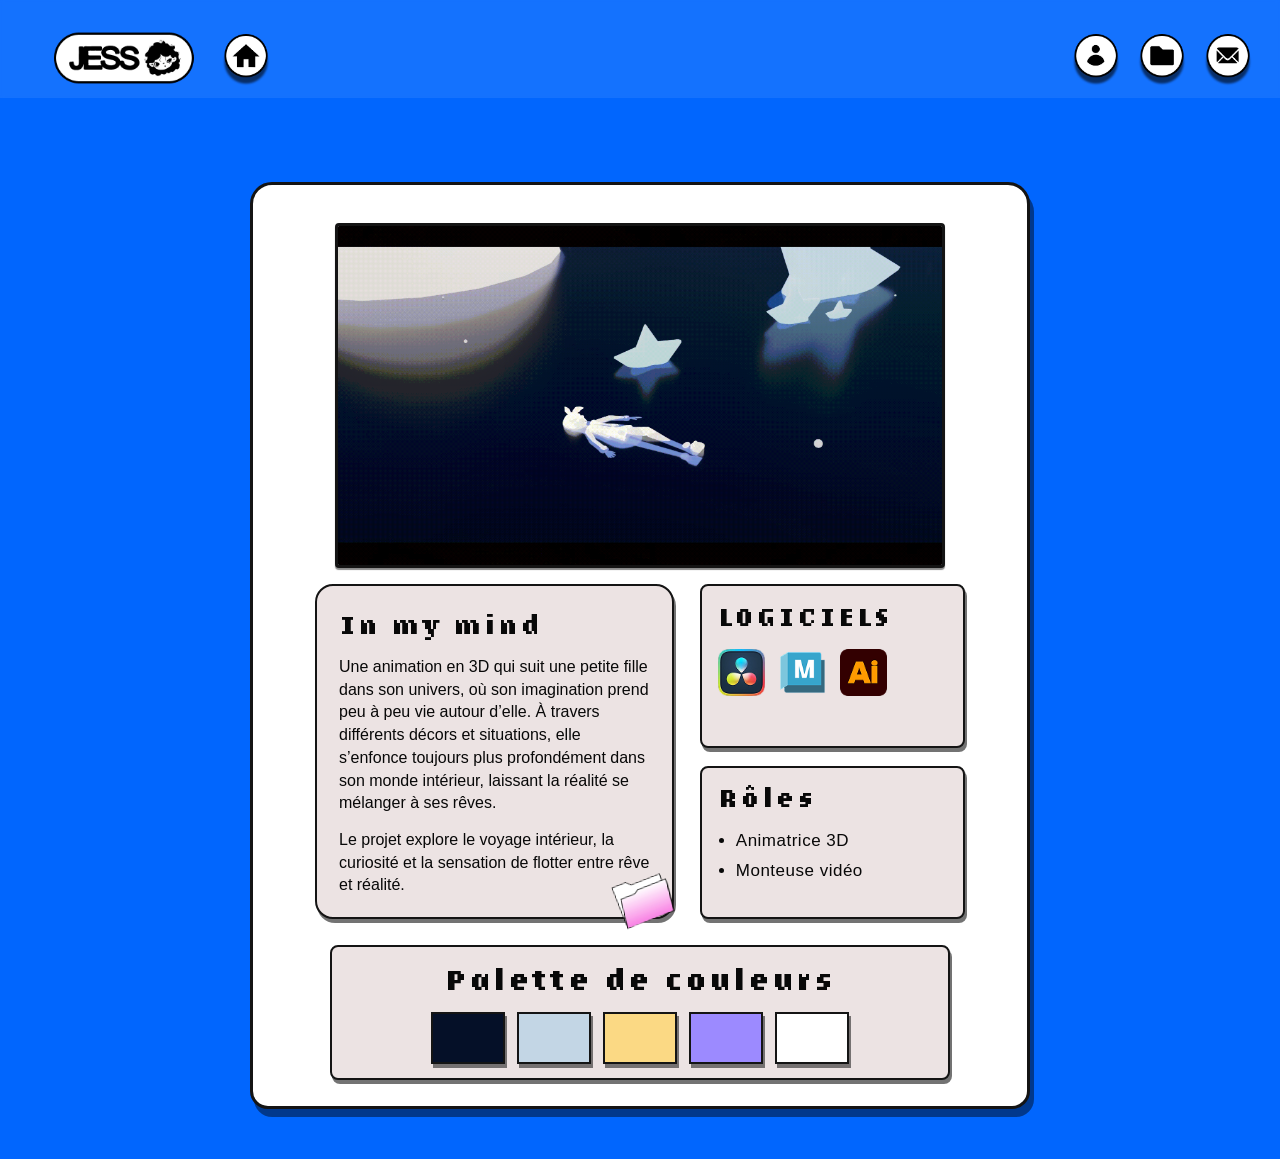
==== commit c2a397cd: "modif youtube vidéo, animation et responsive" ====
--- a/projets.html
+++ b/projets.html
@@ -34,8 +34,6 @@
         <section class="design-hero" aria-label="Projet d'animation 3D">
           <div class="design-video">
             <img id="project-hero-image" src="assets/image/animation3d.png" alt="Personnage flottant dans un univers sous-marin" />
-            <button id="project-play-button" class="play-button" type="button" aria-label="Lire la vidéo"><span></span></button>
-            <span class="video-dot" aria-hidden="true"></span>
           </div>
         </section>
 
@@ -78,7 +76,7 @@
 
         <!-- Palette de couleurs remplie depuis les donnees du projet. -->
         <section class="project-palette-section" aria-label="Palette de couleur du projet">
-          <h2>Palette de couleur</h2>
+          <h2>Palette de couleurs</h2>
           <div id="project-palette" class="project-palette" aria-label="Palette de couleur"></div>
         </section>
 
@@ -102,6 +100,15 @@
       </div>
     </main>
 
+    <div id="project-video-overlay" class="project-video-overlay hidden" aria-hidden="true">
+      <div class="project-video-modal" role="dialog" aria-modal="true" aria-label="Vidéo du projet">
+        <button id="project-video-close" class="project-video-close" type="button" aria-label="Fermer la vidéo">×</button>
+        <div class="project-video-frame-wrap">
+          <iframe id="project-video-frame" src="" title="Vidéo du projet" allow="accelerometer; autoplay; clipboard-write; encrypted-media; gyroscope; picture-in-picture; web-share" allowfullscreen></iframe>
+        </div>
+      </div>
+    </div>
+
     <!-- Chargement des donnees puis rendu dynamique du projet. -->
     <script src="css/js/data.js"></script>
     <script src="css/js/website.js"></script>
--- a/css/layout.css
+++ b/css/layout.css
@@ -12,6 +12,21 @@
   border: 3px solid var(--line);
   background: var(--white);
   box-shadow: 4px 10px 4px rgba(0, 0, 0, 0.45);
+}
+
+@keyframes hero-window-pop {
+  0% {
+    opacity: 0;
+    transform: scale(0.7) translateY(14px);
+  }
+  65% {
+    opacity: 1;
+    transform: scale(1.04) translateY(-4px);
+  }
+  100% {
+    opacity: 1;
+    transform: scale(1) translateY(0);
+  }
 }
 
 /* Variante principale de la fenetre du hero. */
@@ -23,6 +38,7 @@
   align-items: center;
   justify-content: center;
   padding: 47px 14px 54px;
+  animation: hero-window-pop 0.8s cubic-bezier(0.2, 0.8, 0.2, 1) both;
 }
 
 /* Faux boutons de fenetre decoratifs. */
@@ -99,21 +115,20 @@
 
 /* Animation de frappe du nom dans le hero. */
 .hero-name {
-  width: 100%;
-  margin: 37px 0 0;
+  display: inline-block;
+  width: 15ch;
+  margin: 37px auto 0;
   padding: 6px 10px 3px;
   background: var(--green);
   color: var(--blue);
   text-align: center;
-  font: 34px/1 var(--pixel);
+  font: 28px/1 var(--pixel);
   letter-spacing: 1px;
-  display: inline-block;
   overflow: hidden;
   white-space: nowrap;
   border-right: 2px solid var(--blue);
-  width: 0;
   animation:
-    typing-name 2.1s steps(18, end) forwards,
+    typing-name 2.1s steps(15, end) forwards,
     blink-caret 0.8s step-end infinite;
   animation-delay: 1.3s;
 }
@@ -124,7 +139,7 @@
     width: 0;
   }
   to {
-    width: 18ch;
+    width: 15ch;
   }
 }
 
@@ -170,6 +185,30 @@
   align-items: center;
   justify-content: center;
   gap: clamp(28px, 4vw, 62px);
+}
+
+@media (max-width: 900px) {
+  .about {
+    padding-inline: 24px;
+  }
+
+  .about-title-wrap {
+    width: min(100%, 540px);
+    margin: -42px auto 52px;
+    transform: rotate(2deg);
+  }
+
+  .about-content {
+    grid-template-columns: 1fr;
+    gap: 42px;
+  }
+
+  .about-card h3,
+  .about-card p,
+  .facts {
+    margin-left: 18px;
+    margin-right: 18px;
+  }
 }
 
 /* Cadre du portrait et image decorative. */
@@ -398,11 +437,12 @@
   }
 
   .about {
-    padding: 75px 28px 70px;
+    padding: 75px 20px 70px;
   }
 
   .about-title-wrap {
-    margin: -35px auto 58px;
+    margin: -35px auto 52px;
+    transform: rotate(1.5deg);
   }
 
   .about-title-wrap h2 {
@@ -411,7 +451,7 @@
 
   .about-content {
     grid-template-columns: 1fr;
-    gap: 57px;
+    gap: 42px;
   }
 
   .portrait-frame {
@@ -419,9 +459,22 @@
     margin: 0 auto;
   }
 
+  .about-card h3,
+  .about-card p,
+  .facts {
+    margin-left: 16px;
+    margin-right: 16px;
+  }
+
+  .facts {
+    grid-template-columns: 1fr;
+    gap: 18px;
+  }
+
   .tools {
     flex-wrap: wrap;
     gap: 10px;
+    padding-inline: 12px;
   }
 }
 
@@ -517,30 +570,59 @@
   object-fit: cover;
 }
 
-.play-button {
+.project-video-overlay {
+  position: fixed;
+  inset: 0;
+  display: flex;
+  align-items: center;
+  justify-content: center;
+  padding: 24px;
+  background: rgba(7, 9, 15, 0.8);
+  z-index: 1000;
+}
+
+.project-video-overlay.hidden {
+  display: none;
+}
+
+.project-video-modal {
+  position: relative;
+  width: min(980px, 100%);
+  background: #111827;
+  border: 2px solid rgba(255, 255, 255, 0.2);
+  box-shadow: 0 20px 40px rgba(0, 0, 0, 0.4);
+}
+
+.project-video-close {
   position: absolute;
-  inset: 50% auto auto 50%;
-  width: 0;
-  height: 0;
-  padding: 0;
+  top: 12px;
+  right: 12px;
+  width: 36px;
+  height: 36px;
+  display: grid;
+  place-items: center;
   border: 0;
-  border-top: 29px solid transparent;
-  border-bottom: 29px solid transparent;
-  border-left: 48px solid #ffffff;
-  background: transparent;
-  transform: translate(-27%, -50%);
-  filter: drop-shadow(0 1px 1px rgba(0, 0, 0, 0.15));
+  border-radius: 50%;
+  background: rgba(255, 255, 255, 0.14);
+  color: #ffffff;
+  font-size: 1.8rem;
+  line-height: 1;
   cursor: pointer;
-}
-
-.video-dot {
-  position: absolute;
-  bottom: 14px;
-  left: 50%;
-  width: 6px;
-  height: 6px;
-  border-radius: 50%;
-  background: #d6d6d6;
+  z-index: 2;
+}
+
+.project-video-frame-wrap {
+  position: relative;
+  width: 100%;
+  aspect-ratio: 16 / 9;
+  background: #000000;
+}
+
+.project-video-frame-wrap iframe {
+  display: block;
+  width: 100%;
+  height: 100%;
+  border: 0;
 }
 
 /* Bloc d'introduction et cartes d'informations du projet. */
@@ -883,7 +965,7 @@
 }
 
 .projects-main {
-  width: min(100% - 32px, 700px);
+  width: min(100% - 32px, 1100px);
   margin: 0 auto;
   padding: 78px 0 118px;
 }
@@ -901,14 +983,19 @@
 
 .project-grid {
   display: grid;
-  grid-template-columns: repeat(2, minmax(0, 1fr));
-  gap: 27px 32px;
+  grid-template-columns: repeat(3, minmax(0, 1fr));
+  gap: 40px 32px;
+  justify-content: center;
+  align-items: center;
 }
 
 /* Carte projet: mouvement au survol et zoom de l'image. */
 .project-tile {
   position: relative;
   display: block;
+  width: 100%;
+  max-width: 350px;
+  margin: 0 auto;
   aspect-ratio: 1.5;
   overflow: hidden;
   border: 2px solid var(--line);
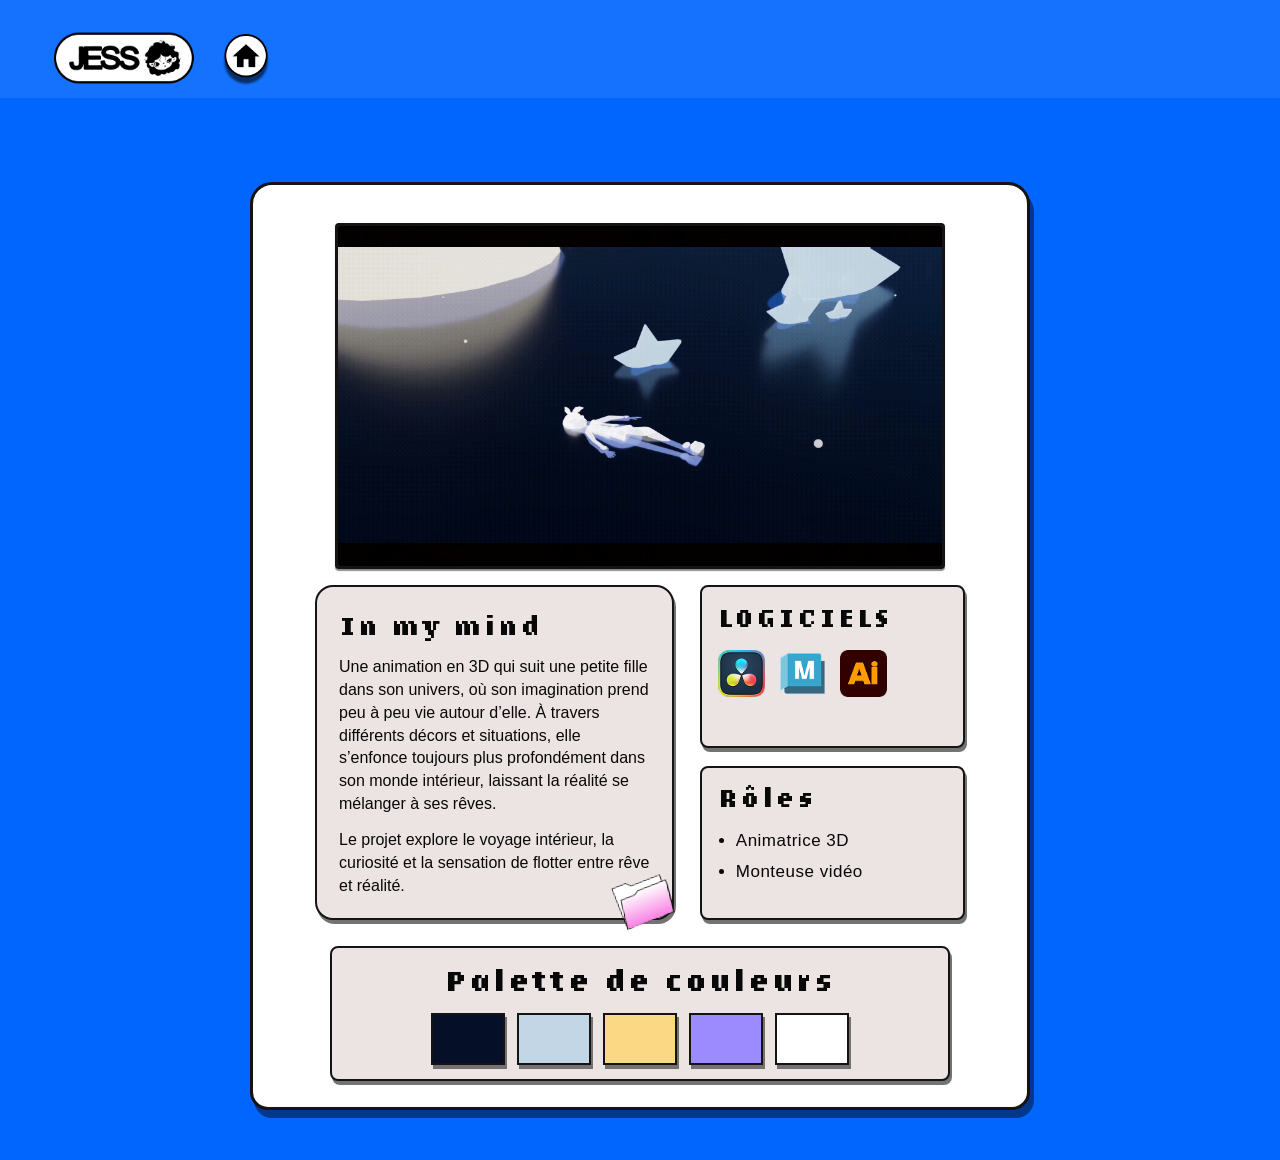
==== commit 43e2abbc: "mise a jour sur le footer, button header" ====
--- a/projets.html
+++ b/projets.html
@@ -18,12 +18,6 @@
           <img src="assets/icone/logohome.png" alt="Illustration de visage" />
         </a>
         <a class="brand-home" href="#top" aria-label="Accueil"><img src="assets/icone/acceuil icon.png" alt="Illustration de visage" /></a>
-      </div>
-
-      <div class="header-actions" aria-label="Réseaux sociaux et contact">
-        <a class="header-action" href="#about" aria-label="Instagram"><img src="assets/icone/about me icon.png" alt="Illustration de visage" /></a>
-        <a class="header-action" href="#projects" aria-label="Email"><img src="assets/icone/projets icon.png" alt="Illustration de projet" /></a>
-        <a class="header-action" href="#contact" aria-label="Voir le contact"><img src="assets/icone/contact icon.png" alt="Illustration de contact" /></a>
       </div>
     </header>
 
@@ -104,7 +98,13 @@
       <div class="project-video-modal" role="dialog" aria-modal="true" aria-label="Vidéo du projet">
         <button id="project-video-close" class="project-video-close" type="button" aria-label="Fermer la vidéo">×</button>
         <div class="project-video-frame-wrap">
-          <iframe id="project-video-frame" src="" title="Vidéo du projet" allow="accelerometer; autoplay; clipboard-write; encrypted-media; gyroscope; picture-in-picture; web-share" allowfullscreen></iframe>
+          <iframe
+            id="project-video-frame"
+            src=""
+            title="Vidéo du projet"
+            allow="accelerometer; autoplay; clipboard-write; encrypted-media; gyroscope; picture-in-picture; web-share"
+            allowfullscreen
+          ></iframe>
         </div>
       </div>
     </div>
--- a/css/layout.css
+++ b/css/layout.css
@@ -409,8 +409,8 @@
   }
 
   .brand img {
-    width: 29px;
-    height: 29px;
+    width: clamp(90px, 24vw, 150px);
+    height: clamp(42px, 12vw, 64px);
   }
 
   .hero {
@@ -566,7 +566,6 @@
 
 .design-video > img {
   width: 100%;
-  aspect-ratio: 1.78;
   object-fit: cover;
 }
 
@@ -1153,7 +1152,7 @@
 .site-footer {
   position: relative;
   overflow: hidden;
-  min-height: 320px;
+  min-height: clamp(360px, 45vw, 300px);
   padding: 36px 4vw 0;
   background: #f4c3ec;
   color: var(--blue);
@@ -1179,11 +1178,14 @@
 }
 
 .footer-mark {
+  position: absolute;
+  right: 0;
+  bottom: 0;
+  left: 0;
   display: flex;
   align-items: flex-end;
   justify-content: center;
-  height: 155px;
-  margin-top: 30px;
+  height: clamp(220px, 30vw, 360px);
   color: var(--ink);
   white-space: nowrap;
 }
@@ -1191,12 +1193,13 @@
 .footer-mark span {
   font: clamp(125px, 14vw, 240px)/0.7 var(--display);
   letter-spacing: 0;
+  transform: translateY(clamp(10px, 1.5vw, 24px));
 }
 
 .footer-mark img {
-  width: clamp(135px, 16vw, 270px);
+  width: clamp(260px, 30vw, 540px);
   max-width: none;
-  height: clamp(140px, 17vw, 285px);
+  height: clamp(300px, 38vw, 650px);
   object-fit: contain;
   object-position: bottom left;
   margin-left: 5px;
@@ -1242,7 +1245,7 @@
   }
 
   .site-footer {
-    min-height: 260px;
+    min-height: 420px;
     padding-top: 30px;
   }
 
@@ -1253,10 +1256,14 @@
 
   .footer-mark {
     height: 120px;
-    margin-top: 25px;
   }
 
   .footer-mark span {
     letter-spacing: 0;
   }
-}
+
+  .footer-mark img {
+    width: clamp(180px, 48vw, 300px);
+    height: clamp(220px, 56vw, 350px);
+  }
+}
